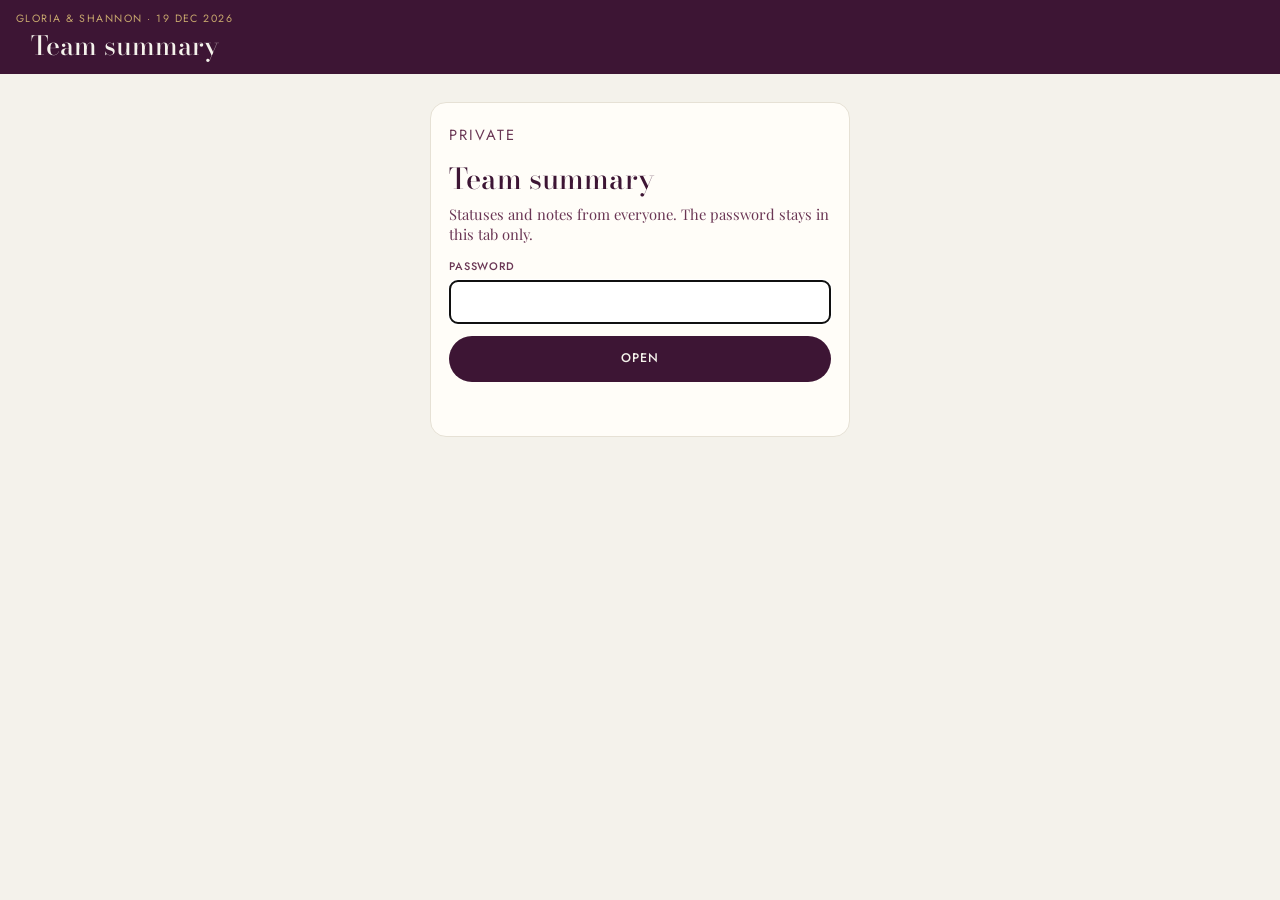
==== admin.html @ 771f0e10 "Let the team mark tasks and leave notes, and add a private page to see everyone's progress. Co-autho" ====
<!DOCTYPE html>
<html lang="en">
<head>
  <meta charset="UTF-8">
  <meta name="viewport" content="width=device-width, initial-scale=1, viewport-fit=cover">
  <meta name="robots" content="noindex, nofollow">
  <meta name="referrer" content="no-referrer">
  <meta name="description" content="Private wedding team summary.">
  <meta name="theme-color" content="#3d1534">
  <title>Team summary</title>
  <link rel="preconnect" href="https://fonts.googleapis.com">
  <link rel="preconnect" href="https://fonts.gstatic.com" crossorigin>
  <link href="https://fonts.googleapis.com/css2?family=Bodoni+Moda:opsz,wght@6..96,500&family=Jost:wght@400;500;600&family=Playfair+Display:ital,wght@0,400;0,600;1,400&display=swap" rel="stylesheet">
  <link rel="stylesheet" href="./css/team.css?v=4">
</head>
<body class="admin">
  <header class="team-top">
    <div class="admin-top">
      <div>
        <p class="team-kicker">Gloria &amp; Shannon <span aria-hidden="true">·</span> 19 Dec 2026</p>
        <h1 class="team-hello">Team summary</h1>
        <p id="updated" class="team-countdown"></p>
      </div>
      <div id="tools" class="admin-actions" hidden>
        <button type="button" id="refresh">Refresh</button>
        <button type="button" id="signout">Sign out</button>
      </div>
    </div>
  </header>
  <main id="gate" class="admin-gate">
    <p class="team-kicker">Private</p>
    <h1>Team summary</h1>
    <p>Statuses and notes from everyone. The password stays in this tab only.</p>
    <form id="lock" method="post" action="admin.html">
      <label class="admin-field">Password
        <input id="password" type="password" name="password" autocomplete="current-password" required>
      </label>
      <button class="admin-submit" type="submit">Open</button>
      <p id="gate-msg" class="admin-msg" aria-live="polite"></p>
    </form>
  </main>
  <main id="dash" class="admin-main" hidden>
    <section class="admin-section">
      <h2>Progress by person</h2>
      <ul id="people" class="admin-people"></ul>
    </section>
    <section class="admin-section">
      <h2>Latest notes</h2>
      <div id="latest"></div>
    </section>
    <section class="admin-section">
      <h2>All tasks</h2>
      <div class="admin-filters">
        <label class="admin-field">Person
          <select id="filter-person"></select>
        </label>
        <label class="admin-field">Status
          <select id="filter-status">
            <option value="">All</option>
            <option>Not started</option>
            <option>In progress</option>
            <option>Done</option>
          </select>
        </label>
        <div class="admin-checks">
          <label><input id="filter-critical" type="checkbox"> Critical = Yes</label>
          <label><input id="filter-overdue" type="checkbox"> Overdue</label>
        </div>
      </div>
      <div id="tasks"></div>
    </section>
    <section id="removed-section" class="admin-section" hidden>
      <h2>Removed tasks</h2>
      <div id="removed"></div>
    </section>
    <button type="button" id="download" class="admin-download">Download CSV</button>
  </main>
  <script>
    const WORKER_URL = 'https://team-api.shannonpereira601.workers.dev';
    const KEY = 'weddingAdminPassword';
    const STATUSES = ['Not started', 'In progress', 'Done'];

    const gate = document.getElementById('gate');
    const dash = document.getElementById('dash');
    const tools = document.getElementById('tools');
    const form = document.getElementById('lock');
    const passwordInput = document.getElementById('password');
    const gateMsg = document.getElementById('gate-msg');
    const updated = document.getElementById('updated');
    const peopleEl = document.getElementById('people');
    const latestEl = document.getElementById('latest');
    const tasksEl = document.getElementById('tasks');
    const removedSection = document.getElementById('removed-section');
    const removedEl = document.getElementById('removed');
    const personFilter = document.getElementById('filter-person');
    const statusFilter = document.getElementById('filter-status');
    const criticalFilter = document.getElementById('filter-critical');
    const overdueFilter = document.getElementById('filter-overdue');

    let data = null;

    function el(tag, className, text) {
      const node = document.createElement(tag);
      if (className) node.className = className;
      if (text != null) node.textContent = text;
      return node;
    }

    function todayIST() {
      const parts = new Intl.DateTimeFormat('en-GB', {
        timeZone: 'Asia/Kolkata',
        year: 'numeric',
        month: '2-digit',
        day: '2-digit',
      }).formatToParts(new Date());
      const get = (type) => Number(parts.find((p) => p.type === type).value);
      return Date.UTC(get('year'), get('month') - 1, get('day'));
    }

    const TODAY = todayIST();

    function parseDue(iso) {
      if (!/^\d{4}-\d{2}-\d{2}$/.test(iso || '')) return null;
      const [y, m, d] = iso.split('-').map(Number);
      return Date.UTC(y, m - 1, d);
    }

    function formatDue(iso) {
      const due = parseDue(iso);
      if (due == null) return iso || '';
      return new Date(due).toLocaleDateString('en-GB', {
        day: 'numeric',
        month: 'short',
        timeZone: 'UTC',
      });
    }

    function formatUpdated(iso) {
      const date = new Date(iso);
      if (Number.isNaN(date.getTime())) return '';
      return date.toLocaleString('en-IN', {
        timeZone: 'Asia/Kolkata',
        day: 'numeric',
        month: 'short',
        hour: 'numeric',
        minute: '2-digit',
      });
    }

    function isCritical(row) {
      const key = Object.keys(row).find((k) => /^critical\??$/i.test(String(k).trim()));
      return key ? String(row[key]).trim().toLowerCase() === 'yes' : false;
    }

    function taskStatus(task) {
      return STATUSES.includes(task.status) ? task.status : 'Not started';
    }

    function isOverdue(task) {
      const due = parseDue(task.Due);
      return due != null && due < TODAY && taskStatus(task) !== 'Done';
    }

    function splitNames(value) {
      return String(value || '').split(',').map((s) => s.trim()).filter(Boolean);
    }

    function pill(status) {
      const kind = status === 'Done' ? ' is-done' : status === 'In progress' ? ' is-progress' : '';
      return el('span', 'admin-pill' + kind, status);
    }

    function noteList(notes) {
      const list = el('div', 'admin-notes');
      const rows = Array.isArray(notes) ? notes : [];
      if (!rows.length) {
        list.append(el('p', 'team-empty', 'No notes yet.'));
        return list;
      }
      for (const note of rows) {
        const item = el('div', 'team-thread-item');
        const when = formatUpdated(note.at);
        item.append(el('p', 'team-thread-meta', (note.by || 'Someone') + (when ? ' · ' + when : '')));
        item.append(el('p', 'team-thread-text', note.text || ''));
        list.append(item);
      }
      return list;
    }

    function showGate(message) {
      dash.hidden = true;
      tools.hidden = true;
      gate.hidden = false;
      gateMsg.textContent = message || '';
      document.title = 'Team summary';
    }

    function fillPeople() {
      peopleEl.replaceChildren();
      const rows = data.people || [];
      if (!rows.length) {
        peopleEl.append(el('li', 'admin-person', 'No one has a link yet.'));
        return;
      }
      for (const person of rows) {
        const li = el('li', 'admin-person' + (person.criticalOpen > 0 ? ' is-hot' : ''));
        li.append(el('span', 'admin-person-name', person.name || ''));
        li.append(el('span', '', (person.done || 0) + '/' + (person.total || 0) + ' done'));
        li.append(el('span', '', (person.inProgress || 0) + ' in progress'));
        li.append(el('span', 'admin-crit' + (person.criticalOpen > 0 ? ' is-hot' : ''), (person.criticalOpen || 0) + ' critical open'));
        peopleEl.append(li);
      }
    }

    function fillLatest() {
      latestEl.replaceChildren();
      const notes = data.latestNotes || [];
      if (!notes.length) {
        latestEl.append(el('p', 'team-empty', 'No notes yet.'));
        return;
      }
      for (const note of notes) {
        const card = el('article', 'admin-note');
        const when = formatUpdated(note.at);
        card.append(el('p', 'admin-note-kicker', (note.by || 'Someone') + (when ? ' · ' + when + ' IST' : '')));
        const title = note.task
          ? (note.taskId ? note.taskId + ' · ' + note.task : note.task)
          : (note.taskId || 'Task');
        card.append(el('p', 'admin-note-task', title));
        card.append(el('p', 'admin-note-text', note.text || ''));
        latestEl.append(card);
      }
    }

    function personOptions() {
      const names = [];
      const seen = new Set();
      const add = (name) => {
        const trimmed = String(name || '').trim();
        const key = trimmed.toLowerCase();
        if (!trimmed || seen.has(key)) return;
        seen.add(key);
        names.push(trimmed);
      };
      for (const person of data.people || []) add(person.name);
      for (const task of data.tasks || []) {
        for (const name of splitNames(task.Person)) add(name);
      }
      const current = personFilter.value;
      personFilter.replaceChildren(el('option', '', 'All'));
      personFilter.firstChild.value = '';
      for (const name of names) {
        const option = el('option', '', name);
        option.value = name;
        personFilter.append(option);
      }
      personFilter.value = [...personFilter.options].some((o) => o.value === current) ? current : '';
    }

    function matches(task) {
      if (personFilter.value) {
        const want = personFilter.value.toLowerCase();
        if (!splitNames(task.Person).some((name) => name.toLowerCase() === want)) return false;
      }
      if (statusFilter.value && taskStatus(task) !== statusFilter.value) return false;
      if (criticalFilter.checked && !isCritical(task)) return false;
      if (overdueFilter.checked && !isOverdue(task)) return false;
      return true;
    }

    function taskRow(task) {
      const status = taskStatus(task);
      const when = task.statusAt ? formatUpdated(task.statusAt) : '';
      const who = task.statusBy || '';
      const updatedText = who && when ? who + ', ' + when : who || when || '—';
      const notes = Array.isArray(task.notes) ? task.notes : [];
      const dueText = task.Due ? formatDue(task.Due) : '—';
      const critical = isCritical(task);
      const fold = el('details', 'admin-task');
      const summary = el('summary', 'admin-summary');

      const mobile = el('span', 'admin-mobile');
      mobile.append(el('strong', '', task.Task || 'Task'));
      const meta = el('span');
      meta.textContent = [task.ID, task.Person, critical ? 'Critical' : '', dueText, status, notes.length + (notes.length === 1 ? ' note' : ' notes')].filter(Boolean).join(' · ');
      if (isOverdue(task)) meta.classList.add('admin-overdue');
      mobile.append(meta);

      const idCell = el('span', 'admin-cell', task.ID || '');
      const personCell = el('span', 'admin-cell', task.Person || '');
      const taskCell = el('span', 'admin-cell admin-task-name', task.Task || '');
      const critCell = el('span', 'admin-cell' + (critical ? ' admin-hot' : ''), critical ? 'Yes' : '');
      const dueCell = el('span', 'admin-cell' + (isOverdue(task) ? ' admin-overdue' : ''), dueText);
      const statusCell = el('span', 'admin-cell');
      statusCell.append(pill(status));
      const updatedCell = el('span', 'admin-cell', updatedText);
      const countCell = el('span', 'admin-cell admin-count', String(notes.length));
      summary.append(mobile, idCell, personCell, taskCell, critCell, dueCell, statusCell, updatedCell, countCell);
      fold.append(summary, noteList(notes));
      return fold;
    }

    function fillTasks() {
      const shown = (data.tasks || []).filter(matches);
      tasksEl.replaceChildren();
      if (!shown.length) {
        tasksEl.append(el('p', 'team-empty', 'No tasks match.'));
        return;
      }
      const head = el('div', 'admin-table-head');
      for (const label of ['ID', 'Person', 'Task', 'Critical', 'Due', 'Status', 'Last updated', 'Notes']) {
        head.append(el('span', '', label));
      }
      tasksEl.append(head);
      for (const task of shown) tasksEl.append(taskRow(task));
    }

    function fillRemoved() {
      const rows = data.removed || [];
      removedSection.hidden = rows.length === 0;
      removedEl.replaceChildren();
      for (const row of rows) {
        const notes = Array.isArray(row.notes) ? row.notes : [];
        const fold = el('details', 'admin-task is-removed');
        const summary = el('summary', 'admin-summary');
        const when = row.statusAt ? formatUpdated(row.statusAt) : '';
        const line = el('span', 'admin-mobile');
        line.append(el('strong', '', row.taskId || 'Task'));
        line.append(el('span', '', [taskStatus(row), row.statusBy || '', when, notes.length + ' notes'].filter(Boolean).join(' · ')));
        summary.append(line);
        fold.append(summary, noteList(notes));
        removedEl.append(fold);
      }
    }

    function render(payload) {
      data = payload;
      const when = formatUpdated(payload.updated);
      updated.textContent = when ? 'List updated ' + when + ' IST' : '';
      document.title = 'Team summary';
      fillPeople();
      fillLatest();
      personOptions();
      fillTasks();
      fillRemoved();
      gate.hidden = true;
      dash.hidden = false;
      tools.hidden = false;
    }

    function csvCell(value) {
      let text = String(value ?? '');
      if (/^[=+\-@\t]/.test(text)) text = "'" + text;
      if (/[",\r\n]/.test(text)) return '"' + text.replace(/"/g, '""') + '"';
      return text;
    }

    function joinNotes(notes) {
      return (Array.isArray(notes) ? notes : [])
        .map((note) => '[' + (note.at || '') + ' ' + (note.by || '') + '] ' + (note.text || ''))
        .join(' | ');
    }

    function downloadCsv() {
      if (!data) return;
      const headers = ['ID', 'Person', 'Role', 'Task', 'Critical', 'Due', 'Status', 'Updated by', 'Updated at', 'Notes', 'On the list'];
      const lines = [headers.map(csvCell).join(',')];
      const add = (cells) => lines.push(cells.map(csvCell).join(','));
      for (const task of data.tasks || []) {
        add([
          task.ID || '',
          task.Person || '',
          task.Role || '',
          task.Task || '',
          isCritical(task) ? 'Yes' : '',
          task.Due || '',
          taskStatus(task),
          task.statusBy || '',
          task.statusAt || '',
          joinNotes(task.notes),
          'Yes',
        ]);
      }
      for (const row of data.removed || []) {
        add([
          row.taskId || '',
          '',
          '',
          '(removed from the list)',
          '',
          '',
          taskStatus(row),
          row.statusBy || '',
          row.statusAt || '',
          joinNotes(row.notes),
          'No',
        ]);
      }
      const blob = new Blob(['\uFEFF' + lines.join('\r\n')], { type: 'text/csv;charset=utf-8' });
      const url = URL.createObjectURL(blob);
      const link = el('a');
      link.href = url;
      link.download = 'wedding-team-status.csv';
      document.body.append(link);
      link.click();
      link.remove();
      URL.revokeObjectURL(url);
    }

    async function fetchAdmin(password) {
      let response;
      try {
        response = await fetch(WORKER_URL + '/api/admin', {
          headers: { authorization: 'Bearer ' + password },
        });
      } catch (e) {
        throw new Error("Couldn't load right now. Please try again in a minute.");
      }
      let payload = {};
      try { payload = await response.json(); } catch (e) { /* ignore */ }
      if (!response.ok) {
        const error = new Error(payload.error || "Couldn't load right now. Please try again in a minute.");
        error.status = response.status;
        throw error;
      }
      return payload;
    }

    async function unlock(password, fromStore) {
      gateMsg.textContent = 'Checking…';
      try {
        const payload = await fetchAdmin(password);
        sessionStorage.setItem(KEY, password);
        passwordInput.value = '';
        render(payload);
        gateMsg.textContent = '';
      } catch (error) {
        sessionStorage.removeItem(KEY);
        if (!fromStore) passwordInput.value = '';
        showGate(error.message);
        if (!fromStore) passwordInput.focus();
      }
    }

    form.addEventListener('submit', (event) => {
      event.preventDefault();
      unlock(passwordInput.value, false);
    });

    document.getElementById('refresh').addEventListener('click', () => {
      const saved = sessionStorage.getItem(KEY);
      if (!saved) showGate('Enter the password again.');
      else unlock(saved, true);
    });

    document.getElementById('signout').addEventListener('click', () => {
      sessionStorage.removeItem(KEY);
      passwordInput.value = '';
      data = null;
      showGate();
      passwordInput.focus();
    });

    document.getElementById('download').addEventListener('click', downloadCsv);
    personFilter.addEventListener('change', fillTasks);
    statusFilter.addEventListener('change', fillTasks);
    criticalFilter.addEventListener('change', fillTasks);
    overdueFilter.addEventListener('change', fillTasks);

    const saved = sessionStorage.getItem(KEY);
    if (saved) unlock(saved, true);
    else passwordInput.focus();
  </script>
</body>
</html>
---- css/team.css ----
/* Team pages. Compact, one section at a time, built for phones. */

:root {
  --maroon: #3d1534;
  --maroon-mid: #6a3654;
  --maroon-soft: rgba(61, 21, 52, 0.08);
  --cream: #f4f2eb;
  --cream-dark: #e6e1d5;
  --paper: #fffdf8;
  --gold: #c9a96e;
  --gold-deep: #9a7a3f;
  --crit: #b4232f;
  --crit-soft: #fbeceb;
  --ff-serif: "Playfair Display", Georgia, serif;
  --ff-label: "Jost", "Helvetica Neue", sans-serif;
  --ff-display: "Bodoni Moda", "Playfair Display", Georgia, serif;
  --nav-h: 58px;
}

*,
*::before,
*::after {
  box-sizing: border-box;
}

[hidden] {
  display: none !important;
}

body {
  margin: 0;
  background: var(--cream);
  color: var(--maroon);
  font-family: var(--ff-serif);
  line-height: 1.4;
  -webkit-text-size-adjust: 100%;
  -webkit-tap-highlight-color: transparent;
}

body.has-nav {
  padding-bottom: calc(var(--nav-h) + 12px + env(safe-area-inset-bottom));
}

button {
  font: inherit;
  color: inherit;
  cursor: pointer;
}

button:focus-visible,
summary:focus-visible,
a:focus-visible {
  outline: 2px solid var(--gold);
  outline-offset: 2px;
}

/* ---------- Header ---------- */

.team-top {
  background: var(--maroon);
  color: var(--cream);
  padding: calc(12px + env(safe-area-inset-top)) 16px 14px;
}

.team-kicker {
  margin: 0;
  font-family: var(--ff-label);
  font-size: 0.66rem;
  letter-spacing: 0.14em;
  text-transform: uppercase;
  color: var(--gold);
}

.team-hello {
  margin: 4px 0 0;
  font-family: var(--ff-display);
  font-size: 1.65rem;
  font-weight: 500;
  line-height: 1.1;
}

.team-countdown {
  margin: 3px 0 0;
  font-style: italic;
  font-size: 0.85rem;
  color: rgba(244, 242, 235, 0.75);
}

.team-countdown:empty {
  display: none;
}

/* ---------- Layout ---------- */

.team-main {
  width: min(640px, 100%);
  margin: 0 auto;
  padding: 12px 12px 0;
}

.team-status,
.team-empty {
  margin: 12px 4px;
  font-style: italic;
  font-size: 0.95rem;
  color: var(--maroon-mid);
  list-style: none;
}

.team-updated {
  margin: 18px 0 4px;
  text-align: center;
  font-family: var(--ff-label);
  font-size: 0.68rem;
  letter-spacing: 0.04em;
  color: var(--maroon-mid);
  opacity: 0.8;
}

.team-icon {
  display: inline-flex;
  flex: none;
  width: 1em;
  height: 1em;
}

.team-icon svg {
  width: 100%;
  height: 100%;
}

/* ---------- Critical alert ---------- */

.team-alert {
  display: flex;
  align-items: center;
  gap: 8px;
  width: 100%;
  margin: 0 0 10px;
  padding: 9px 12px;
  border: 1px solid rgba(180, 35, 47, 0.25);
  border-radius: 10px;
  background: var(--crit-soft);
  color: var(--crit);
  font-family: var(--ff-label);
  font-size: 0.82rem;
  font-weight: 500;
  text-align: left;
}

.team-alert .team-icon {
  font-size: 1.1rem;
}

/* ---------- Cards ---------- */

.team-card {
  position: relative;
  background: var(--paper);
  border: 1px solid var(--cream-dark);
  border-radius: 12px;
  padding: 11px 13px;
  margin-bottom: 8px;
}

.team-card-head {
  display: flex;
  align-items: flex-start;
  justify-content: space-between;
  gap: 10px;
}

.team-title {
  margin: 0;
  font-size: 1rem;
  font-weight: 600;
  line-height: 1.3;
}

.team-badge {
  flex: none;
  display: inline-block;
  padding: 2px 7px;
  border-radius: 999px;
  background: var(--maroon-soft);
  color: var(--maroon);
  font-family: var(--ff-label);
  font-size: 0.6rem;
  font-weight: 500;
  letter-spacing: 0.1em;
  text-transform: uppercase;
  line-height: 1.5;
}

.team-meta {
  margin: 3px 0 0;
  color: var(--gold-deep);
  font-family: var(--ff-label);
  font-size: 0.7rem;
  font-weight: 500;
  letter-spacing: 0.08em;
  text-transform: uppercase;
}

.team-body,
.team-notes {
  margin: 7px 0 0;
  font-size: 0.92rem;
  white-space: pre-line;
}

.team-contact {
  display: flex;
  align-items: flex-start;
  gap: 6px;
  margin: 8px 0 0;
  font-family: var(--ff-label);
  font-size: 0.8rem;
  color: var(--maroon-mid);
}

.team-contact .team-icon {
  margin-top: 2px;
  font-size: 0.9rem;
  color: var(--gold-deep);
}

.team-tel {
  color: var(--maroon);
  font-weight: 600;
  text-decoration: underline;
  text-decoration-color: var(--gold);
  text-underline-offset: 3px;
  white-space: nowrap;
}

.team-extra {
  display: grid;
  grid-template-columns: auto 1fr;
  gap: 2px 10px;
  margin: 8px 0 0;
  font-family: var(--ff-label);
  font-size: 0.76rem;
}

.team-extra dt {
  color: var(--maroon-mid);
  opacity: 0.8;
}

.team-extra dd {
  margin: 0;
  color: var(--maroon);
}

.team-card.is-backup {
  background: transparent;
  border-style: dashed;
}

/* ---------- Filters (tasks + flows) ---------- */

.team-filters {
  position: sticky;
  top: 0;
  z-index: 3;
  display: flex;
  gap: 6px;
  overflow-x: auto;
  scrollbar-width: none;
  margin: 0 -12px 6px;
  padding: 8px 12px;
  background: var(--cream);
}

.team-filters::-webkit-scrollbar {
  display: none;
}

.team-filter {
  flex: none;
  display: inline-flex;
  align-items: center;
  gap: 6px;
  min-height: 34px;
  padding: 0 12px;
  border: 1px solid var(--cream-dark);
  border-radius: 999px;
  background: var(--paper);
  color: var(--maroon-mid);
  font-family: var(--ff-label);
  font-size: 0.78rem;
  font-weight: 500;
}

.team-filter-count {
  min-width: 18px;
  padding: 0 5px;
  border-radius: 999px;
  background: var(--maroon-soft);
  font-size: 0.68rem;
  line-height: 18px;
  text-align: center;
}

.team-filter[aria-pressed="true"] {
  background: var(--maroon);
  border-color: var(--maroon);
  color: var(--cream);
}

.team-filter[aria-pressed="true"] .team-filter-count {
  background: rgba(255, 255, 255, 0.18);
}

.team-filter.is-critical {
  color: var(--crit);
}

.team-filter.is-critical .team-icon {
  font-size: 0.95rem;
}

.team-filter.is-critical[aria-pressed="true"] {
  background: var(--crit);
  border-color: var(--crit);
  color: #fff;
  --crit-ink: var(--crit);
}

.team-filter:disabled {
  opacity: 0.45;
  cursor: default;
}

/* ---------- Tasks ---------- */

.team-group + .team-group {
  margin-top: 14px;
}

.team-group-head {
  display: flex;
  align-items: center;
  gap: 6px;
  margin: 4px 2px 6px;
  font-family: var(--ff-label);
  font-size: 0.68rem;
  font-weight: 600;
  letter-spacing: 0.14em;
  text-transform: uppercase;
  color: var(--maroon-mid);
}

.team-group-head span {
  font-weight: 400;
  opacity: 0.7;
}

.team-task.is-past {
  opacity: 0.8;
}

.team-task {
  padding: 0;
  overflow: hidden;
}

.team-task-head {
  display: block;
  padding: 11px 13px;
  list-style: none;
}

summary.team-task-head {
  cursor: pointer;
}

.team-task-head::-webkit-details-marker {
  display: none;
}

.team-task .team-title {
  display: flex;
  align-items: flex-start;
  gap: 7px;
}

.team-crit-icon {
  margin-top: 0.12em;
  font-size: 1.05rem;
  color: var(--crit);
}

.team-chevron {
  margin-top: 2px;
  font-size: 1.1rem;
  color: var(--maroon-mid);
  opacity: 0.6;
  transition: transform 0.2s ease;
}

.team-fold[open] .team-chevron {
  transform: rotate(180deg);
}

.team-task-meta {
  display: flex;
  flex-wrap: wrap;
  align-items: center;
  gap: 4px 10px;
  margin: 5px 0 0;
  font-family: var(--ff-label);
  font-size: 0.74rem;
  color: var(--maroon-mid);
}

.team-due {
  color: var(--maroon);
  font-weight: 500;
}

.team-due b {
  font-weight: 600;
  color: var(--gold-deep);
}

.team-role::before {
  content: "";
  display: inline-block;
  width: 3px;
  height: 3px;
  margin: 0 8px 2px 0;
  border-radius: 50%;
  background: currentColor;
  opacity: 0.5;
}

.team-task-meta > .team-role:first-child::before {
  display: none;
}

.team-task-body {
  margin: 0 13px;
  padding: 2px 0 12px;
  border-top: 1px solid var(--cream-dark);
}

.team-task.is-soon,
.team-task.is-progress:not(.is-critical) {
  box-shadow: inset 3px 0 0 var(--gold);
}

.team-task.is-critical {
  border-color: rgba(180, 35, 47, 0.35);
  box-shadow: inset 3px 0 0 var(--crit);
}

/* ---------- Flows ---------- */

.team-timeline {
  list-style: none;
  margin: 0;
  padding: 0;
  background: var(--paper);
  border: 1px solid var(--cream-dark);
  border-radius: 12px;
  overflow: hidden;
}

.team-line {
  display: grid;
  grid-template-columns: 58px 1fr;
  gap: 10px;
  padding: 10px 13px;
}

.team-line + .team-line {
  border-top: 1px solid var(--cream-dark);
}

.team-time {
  padding-top: 2px;
  color: var(--gold-deep);
  font-family: var(--ff-label);
  font-size: 0.74rem;
  font-weight: 600;
  letter-spacing: 0.02em;
}

.team-line-body {
  min-width: 0;
}

.team-what {
  margin: 0;
  font-size: 0.92rem;
}

.team-lead {
  display: flex;
  flex-wrap: wrap;
  align-items: center;
  gap: 6px;
  margin: 3px 0 0;
  font-family: var(--ff-label);
  font-size: 0.76rem;
  color: var(--maroon-mid);
}

.team-notes {
  margin-top: 4px;
  font-size: 0.85rem;
  color: var(--maroon-mid);
}

.team-line.is-mine {
  background: #fbf5e8;
  box-shadow: inset 3px 0 0 var(--gold);
}

.team-line.is-mine .team-what {
  font-weight: 600;
}

.team-you {
  padding: 1px 7px;
  border-radius: 999px;
  background: var(--gold);
  color: var(--maroon);
  font-size: 0.6rem;
  font-weight: 600;
  letter-spacing: 0.1em;
  text-transform: uppercase;
}

/* ---------- Bottom nav ---------- */

.team-nav {
  position: fixed;
  left: 0;
  right: 0;
  bottom: 0;
  z-index: 5;
  display: grid;
  grid-template-columns: repeat(3, 1fr);
  background: var(--maroon);
  padding: 0 8px env(safe-area-inset-bottom);
  box-shadow: 0 -4px 16px rgba(61, 21, 52, 0.18);
}

.team-nav button {
  display: flex;
  flex-direction: column;
  align-items: center;
  justify-content: center;
  gap: 3px;
  height: var(--nav-h);
  border: 0;
  background: transparent;
  color: rgba(244, 242, 235, 0.62);
  font-family: var(--ff-label);
}

.team-nav .team-icon {
  position: relative;
  font-size: 1.35rem;
}

.team-nav-label {
  font-size: 0.66rem;
  font-weight: 500;
  letter-spacing: 0.14em;
  text-transform: uppercase;
}

.team-nav button[aria-current="page"] {
  color: var(--gold);
}

.team-nav button[aria-current="page"] .team-icon::after {
  content: "";
  position: absolute;
  left: 50%;
  top: -9px;
  width: 22px;
  height: 2px;
  border-radius: 2px;
  background: var(--gold);
  transform: translateX(-50%);
}

.team-count {
  position: absolute;
  top: -5px;
  left: 70%;
  min-width: 17px;
  padding: 0 4px;
  border-radius: 999px;
  background: var(--cream);
  color: var(--maroon);
  font-size: 0.6rem;
  font-weight: 600;
  line-height: 17px;
  text-align: center;
}

.team-icon.has-critical .team-count {
  background: var(--crit);
  color: #fff;
}

@media (min-width: 700px) {
  .team-top {
    text-align: center;
  }
  .team-nav {
    left: 50%;
    right: auto;
    width: 420px;
    bottom: 12px;
    border-radius: 16px;
    padding-bottom: 0;
    transform: translateX(-50%);
  }
}

/* ---------- Status and notes ---------- */

.team-progress {
  padding: 0 13px 12px;
}

.team-status-control {
  display: grid;
  grid-template-columns: repeat(3, minmax(0, 1fr));
  gap: 4px;
}

.team-status-btn {
  min-height: 44px;
  padding: 6px 4px;
  border: 1px solid var(--cream-dark);
  border-radius: 8px;
  background: #fff;
  color: var(--maroon-mid);
  font-family: var(--ff-label);
  font-size: 0.72rem;
  font-weight: 500;
  line-height: 1.2;
}

.team-status-btn[aria-pressed="true"][data-status="Not started"] {
  background: var(--maroon-soft);
  border-color: var(--maroon-mid);
  color: var(--maroon);
}

.team-status-btn[aria-pressed="true"][data-status="In progress"] {
  background: #fbf5e8;
  border-color: var(--gold-deep);
  color: var(--gold-deep);
}

.team-status-btn[aria-pressed="true"][data-status="Done"] {
  background: #e7f4ec;
  border-color: #1d6b3a;
  color: #1d6b3a;
}

.team-status-btn:disabled {
  cursor: default;
}

.team-status-meta {
  margin: 6px 0 0;
  font-family: var(--ff-label);
  font-size: 0.72rem;
  color: var(--maroon-mid);
}

.team-status-meta:empty {
  display: none;
}

.team-thread {
  list-style: none;
  margin: 10px 0 0;
  padding: 0;
}

.team-thread-item + .team-thread-item {
  margin-top: 8px;
}

.team-thread-meta {
  margin: 0;
  font-family: var(--ff-label);
  font-size: 0.68rem;
  font-weight: 500;
  letter-spacing: 0.03em;
  color: var(--gold-deep);
}

.team-thread-text {
  margin: 2px 0 0;
  font-size: 0.92rem;
  white-space: pre-wrap;
  overflow-wrap: anywhere;
}

.team-note-form {
  margin-top: 10px;
}

.team-note-label {
  display: block;
  font-family: var(--ff-label);
  font-size: 0.68rem;
  font-weight: 500;
  letter-spacing: 0.08em;
  text-transform: uppercase;
  color: var(--maroon-mid);
}

.team-note-input {
  display: block;
  width: 100%;
  min-height: 64px;
  margin-top: 6px;
  padding: 8px 10px;
  border: 1px solid var(--cream-dark);
  border-radius: 8px;
  background: #fff;
  color: var(--maroon);
  font-family: var(--ff-serif);
  font-size: 16px;
  line-height: 1.35;
  resize: vertical;
}

.team-note-row {
  display: flex;
  align-items: center;
  justify-content: space-between;
  gap: 10px;
  margin-top: 6px;
}

.team-note-count {
  font-family: var(--ff-label);
  font-size: 0.68rem;
  color: var(--maroon-mid);
}

.team-save {
  min-height: 40px;
  padding: 0 14px;
  border: 0;
  border-radius: 999px;
  background: var(--maroon);
  color: var(--cream);
  font-family: var(--ff-label);
  font-size: 0.72rem;
  font-weight: 500;
  letter-spacing: 0.08em;
  text-transform: uppercase;
}

.team-save:disabled,
.team-status-btn:disabled {
  opacity: 0.7;
}

.team-save-msg {
  margin: 6px 0 0;
  font-family: var(--ff-label);
  font-size: 0.75rem;
  color: #1d6b3a;
}

.team-save-msg:empty {
  display: none;
}

.team-save-msg.is-error {
  color: var(--crit);
}

.team-task.is-done .team-task-head {
  opacity: 0.72;
}

.team-more {
  display: flex;
  align-items: center;
  justify-content: space-between;
  gap: 8px;
  margin: 0 13px;
  padding: 10px 0 12px;
  border-top: 1px solid var(--cream-dark);
  list-style: none;
  font-family: var(--ff-label);
  font-size: 0.72rem;
  font-weight: 500;
  letter-spacing: 0.08em;
  text-transform: uppercase;
  color: var(--maroon-mid);
  cursor: pointer;
}

.team-more::-webkit-details-marker {
  display: none;
}

.team-fold .team-task-body {
  margin-top: 0;
  padding-top: 0;
  border-top: 0;
}

/* ---------- Summary page ---------- */

body.admin {
  padding-bottom: 24px;
}

.admin-top {
  display: flex;
  align-items: flex-end;
  justify-content: space-between;
  gap: 12px;
}

.admin-actions {
  display: flex;
  flex-wrap: wrap;
  gap: 8px;
  margin: 0;
}

.admin-actions button {
  min-height: 36px;
  padding: 0 12px;
  border: 1px solid rgba(244, 242, 235, 0.35);
  border-radius: 999px;
  background: transparent;
  color: var(--cream);
  font-family: var(--ff-label);
  font-size: 0.72rem;
  font-weight: 500;
  letter-spacing: 0.06em;
  text-transform: uppercase;
}

.admin-main {
  width: min(960px, 100%);
  margin: 0 auto;
  padding: 14px 12px 28px;
}

.admin-gate {
  width: min(420px, 100%);
  margin: 28px auto;
  padding: 22px 18px;
  background: var(--paper);
  border: 1px solid var(--cream-dark);
  border-radius: 16px;
}

.admin-gate h1 {
  margin: 6px 0 4px;
  font-family: var(--ff-display);
  font-size: 1.8rem;
  font-weight: 500;
}

.admin-gate p {
  margin: 0 0 14px;
  color: var(--maroon-mid);
  font-size: 0.92rem;
}

.admin-field {
  display: block;
  font-family: var(--ff-label);
  font-size: 0.68rem;
  font-weight: 500;
  letter-spacing: 0.08em;
  text-transform: uppercase;
  color: var(--maroon-mid);
}

.admin-field input,
.admin-filters select {
  display: block;
  width: 100%;
  min-height: 44px;
  margin-top: 6px;
  padding: 8px 10px;
  border: 1px solid var(--cream-dark);
  border-radius: 8px;
  background: #fff;
  color: var(--maroon);
  font-family: var(--ff-serif);
  font-size: 16px;
}

.admin-submit {
  width: 100%;
  min-height: 46px;
  margin-top: 12px;
  border: 0;
  border-radius: 999px;
  background: var(--maroon);
  color: var(--cream);
  font-family: var(--ff-label);
  font-size: 0.78rem;
  font-weight: 500;
  letter-spacing: 0.1em;
  text-transform: uppercase;
}

.admin-msg {
  min-height: 1.2em;
  margin: 10px 0 0;
  font-family: var(--ff-label);
  font-size: 0.8rem;
  color: var(--crit);
}

.admin-section {
  margin: 0 0 22px;
}

.admin-section h2 {
  margin: 0 0 8px;
  font-family: var(--ff-label);
  font-size: 0.72rem;
  font-weight: 600;
  letter-spacing: 0.14em;
  text-transform: uppercase;
  color: var(--maroon-mid);
}

.admin-people {
  list-style: none;
  margin: 0;
  padding: 0;
  background: var(--paper);
  border: 1px solid var(--cream-dark);
  border-radius: 12px;
  overflow: hidden;
}

.admin-person {
  display: grid;
  grid-template-columns: minmax(88px, 1.1fr) repeat(3, minmax(0, 1fr));
  gap: 6px 10px;
  align-items: center;
  padding: 10px 12px;
  font-family: var(--ff-label);
  font-size: 0.78rem;
  color: var(--maroon-mid);
}

.admin-person + .admin-person {
  border-top: 1px solid var(--cream-dark);
}

.admin-person.is-hot {
  box-shadow: inset 3px 0 0 var(--crit);
  background: var(--crit-soft);
}

.admin-person-name {
  color: var(--maroon);
  font-family: var(--ff-serif);
  font-size: 0.95rem;
  font-weight: 600;
}

.admin-crit.is-hot {
  color: var(--crit);
  font-weight: 600;
}

.admin-note {
  background: var(--paper);
  border: 1px solid var(--cream-dark);
  border-radius: 12px;
  padding: 10px 12px;
  margin-bottom: 8px;
}

.admin-note-kicker {
  margin: 0;
  font-family: var(--ff-label);
  font-size: 0.72rem;
  color: var(--gold-deep);
}

.admin-note-task {
  margin: 3px 0 0;
  font-weight: 600;
}

.admin-note-text {
  margin: 4px 0 0;
  white-space: pre-wrap;
  overflow-wrap: anywhere;
}

.admin-filters {
  display: grid;
  grid-template-columns: 1fr 1fr;
  gap: 8px;
  margin-bottom: 8px;
}

.admin-checks {
  display: flex;
  flex-wrap: wrap;
  gap: 8px 14px;
  grid-column: 1 / -1;
  font-family: var(--ff-label);
  font-size: 0.8rem;
}

.admin-checks label {
  display: inline-flex;
  align-items: center;
  gap: 6px;
  min-height: 44px;
}

.admin-table-head,
.admin-summary {
  display: grid;
  grid-template-columns: 52px minmax(72px, 96px) minmax(140px, 1fr) 64px 88px 108px minmax(96px, 140px) 42px;
  gap: 8px;
  align-items: center;
}

.admin-table-head {
  padding: 0 12px 6px;
  font-family: var(--ff-label);
  font-size: 0.64rem;
  font-weight: 600;
  letter-spacing: 0.08em;
  text-transform: uppercase;
  color: var(--maroon-mid);
}

.admin-task {
  background: var(--paper);
  border: 1px solid var(--cream-dark);
  border-radius: 12px;
  margin-bottom: 8px;
}

.admin-summary {
  padding: 10px 12px;
  list-style: none;
  cursor: pointer;
}

.admin-summary::-webkit-details-marker {
  display: none;
}

.admin-task-name {
  font-weight: 600;
}

.admin-pill {
  display: inline-block;
  padding: 2px 7px;
  border-radius: 999px;
  background: var(--maroon-soft);
  font-family: var(--ff-label);
  font-size: 0.68rem;
  font-weight: 500;
  line-height: 1.4;
}

.admin-pill.is-progress {
  background: #fbf5e8;
  color: var(--gold-deep);
}

.admin-pill.is-done {
  background: #e7f4ec;
  color: #1d6b3a;
}

.admin-hot {
  color: var(--crit);
  font-weight: 600;
}

.admin-overdue {
  color: var(--crit);
  font-weight: 600;
}

.admin-notes {
  padding: 0 12px 12px;
  border-top: 1px solid var(--cream-dark);
}

.admin-count {
  font-family: var(--ff-label);
  font-size: 0.75rem;
  text-align: right;
}

.admin-mobile {
  display: none;
}

.admin-task.is-removed .admin-summary {
  display: block;
}

.admin-task.is-removed .admin-mobile {
  display: block;
}

.admin-download {
  min-height: 46px;
  padding: 0 18px;
  border: 0;
  border-radius: 999px;
  background: var(--maroon);
  color: var(--cream);
  font-family: var(--ff-label);
  font-size: 0.78rem;
  font-weight: 500;
  letter-spacing: 0.08em;
  text-transform: uppercase;
}

@media (max-width: 800px) {
  .admin-person {
    grid-template-columns: 1fr 1fr;
  }

  .admin-person-name {
    grid-column: 1 / -1;
  }

  .admin-table-head {
    display: none;
  }

  .admin-summary {
    display: block;
  }

  .admin-cell {
    display: none;
  }

  .admin-mobile {
    display: block;
  }

  .admin-mobile strong {
    display: block;
    font-size: 0.98rem;
  }

  .admin-mobile span {
    display: block;
    margin-top: 3px;
    font-family: var(--ff-label);
    font-size: 0.75rem;
    color: var(--maroon-mid);
  }
}

@media (prefers-reduced-motion: reduce) {
  .team-chevron {
    transition: none;
  }
}
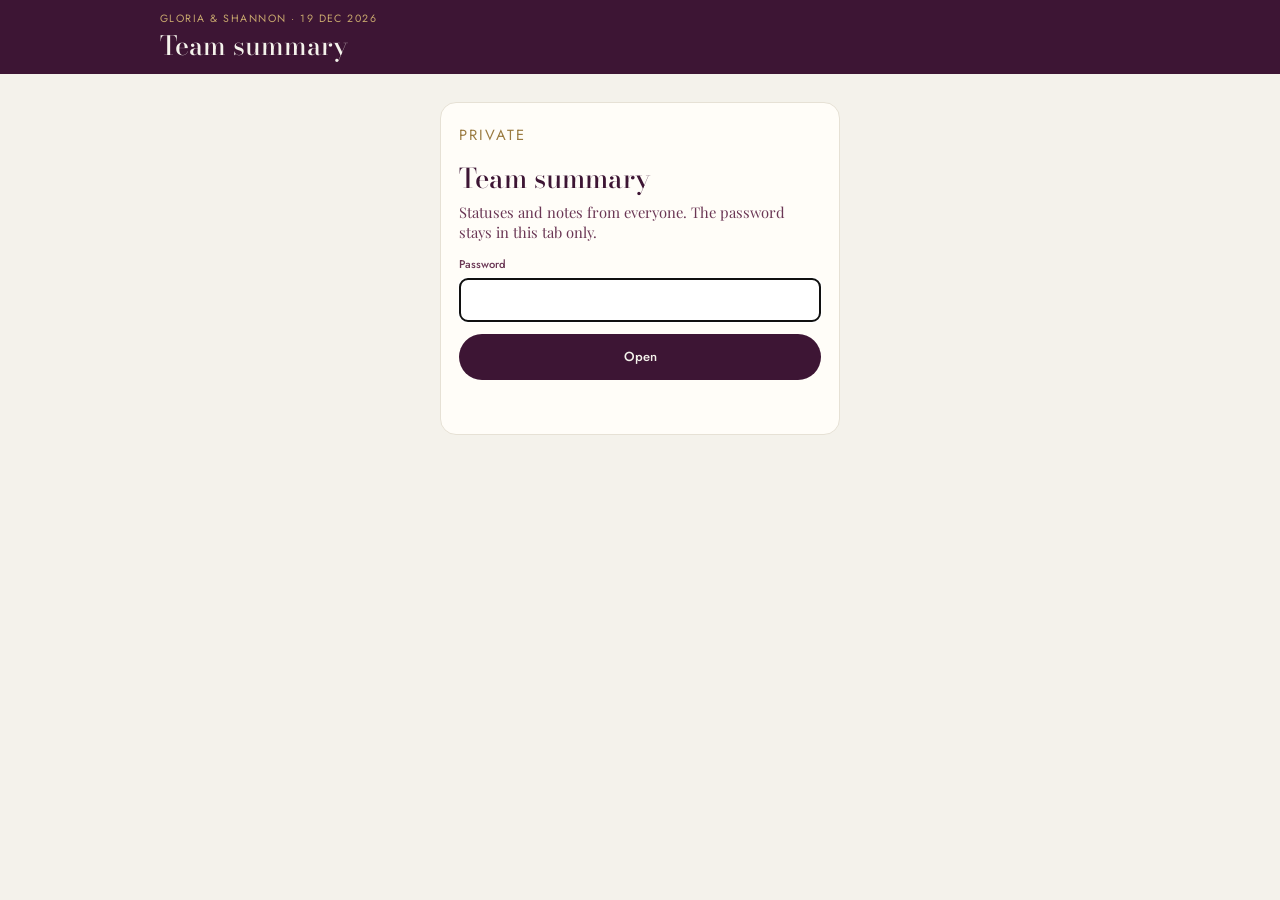
==== commit f11b2f75: "Make the team task list and the summary page compact and easier to use on phones. Tasks are now shor" ====
--- a/admin.html
+++ b/admin.html
@@ -11,7 +11,7 @@
   <link rel="preconnect" href="https://fonts.googleapis.com">
   <link rel="preconnect" href="https://fonts.gstatic.com" crossorigin>
   <link href="https://fonts.googleapis.com/css2?family=Bodoni+Moda:opsz,wght@6..96,500&family=Jost:wght@400;500;600&family=Playfair+Display:ital,wght@0,400;0,600;1,400&display=swap" rel="stylesheet">
-  <link rel="stylesheet" href="./css/team.css?v=4">
+  <link rel="stylesheet" href="./css/team.css?v=5">
 </head>
 <body class="admin">
   <header class="team-top">
@@ -27,6 +27,7 @@
       </div>
     </div>
   </header>
+
   <main id="gate" class="admin-gate">
     <p class="team-kicker">Private</p>
     <h1>Team summary</h1>
@@ -39,46 +40,65 @@
       <p id="gate-msg" class="admin-msg" aria-live="polite"></p>
     </form>
   </main>
+
   <main id="dash" class="admin-main" hidden>
+    <div id="stats" class="admin-stats"></div>
+
     <section class="admin-section">
-      <h2>Progress by person</h2>
-      <ul id="people" class="admin-people"></ul>
+      <div class="admin-section-head">
+        <h2>By person</h2>
+        <p class="admin-legend"><span class="is-done">Done</span><span class="is-progress">In progress</span></p>
+      </div>
+      <ul id="people" class="admin-card admin-people"></ul>
     </section>
+
     <section class="admin-section">
-      <h2>Latest notes</h2>
+      <div class="admin-section-head">
+        <h2>Latest notes</h2>
+      </div>
       <div id="latest"></div>
     </section>
-    <section class="admin-section">
-      <h2>All tasks</h2>
-      <div class="admin-filters">
-        <label class="admin-field">Person
-          <select id="filter-person"></select>
-        </label>
-        <label class="admin-field">Status
-          <select id="filter-status">
-            <option value="">All</option>
-            <option>Not started</option>
-            <option>In progress</option>
-            <option>Done</option>
-          </select>
-        </label>
-        <div class="admin-checks">
-          <label><input id="filter-critical" type="checkbox"> Critical = Yes</label>
-          <label><input id="filter-overdue" type="checkbox"> Overdue</label>
-        </div>
+
+    <section id="tasks-section" class="admin-section">
+      <div class="admin-section-head">
+        <h2 id="tasks-title">Tasks</h2>
+        <button type="button" id="download" class="admin-link">Download CSV</button>
       </div>
-      <div id="tasks"></div>
+      <div class="admin-filters" role="group" aria-label="Filter tasks">
+        <select id="filter-person" class="admin-select" aria-label="Person"></select>
+        <select id="filter-status" class="admin-select" aria-label="Status">
+          <option value="">Any status</option>
+          <option>Not started</option>
+          <option>In progress</option>
+          <option>Done</option>
+        </select>
+        <span class="admin-filter-sep" aria-hidden="true"></span>
+        <button type="button" id="filter-critical" class="team-filter is-critical" aria-pressed="false"></button>
+        <button type="button" id="filter-overdue" class="team-filter" aria-pressed="false">Overdue</button>
+      </div>
+      <div id="tasks" class="admin-tasks"></div>
     </section>
-    <section id="removed-section" class="admin-section" hidden>
-      <h2>Removed tasks</h2>
-      <div id="removed"></div>
-    </section>
-    <button type="button" id="download" class="admin-download">Download CSV</button>
+
+    <details id="removed-section" class="admin-section admin-removed" hidden>
+      <summary></summary>
+      <div id="removed" class="admin-tasks"></div>
+    </details>
   </main>
+
   <script>
     const WORKER_URL = 'https://team-api.shannonpereira601.workers.dev';
     const KEY = 'weddingAdminPassword';
     const STATUSES = ['Not started', 'In progress', 'Done'];
+    const FEED_LIMIT = 5;
+
+    const ICONS = {
+      critical: '<path d="M12 2.8 21.2 12 12 21.2 2.8 12Z" fill="currentColor" stroke="none"/><path d="M12 7.6v5.3" style="stroke:var(--crit-ink,#fff)" stroke-width="2.2"/><circle cx="12" cy="16.3" r="1.3" style="fill:var(--crit-ink,#fff)" stroke="none"/>',
+      chevron: '<path d="m7 10 5 5 5-5"/>',
+      todo: '<circle cx="12" cy="12" r="8.5"/>',
+      progress: '<circle cx="12" cy="12" r="8.5"/><path d="M12 3.5a8.5 8.5 0 0 1 0 17Z" fill="currentColor" stroke="none"/>',
+      done: '<circle cx="12" cy="12" r="9.5" fill="currentColor" stroke="none"/><path d="m7.8 12.4 2.8 2.8 5.6-5.8" style="stroke:#fff" stroke-width="2.2"/>',
+      note: '<path d="M5 5.5h14a1 1 0 0 1 1 1v9a1 1 0 0 1-1 1h-7.5L7 20v-3.5H5a1 1 0 0 1-1-1v-9a1 1 0 0 1 1-1Z"/>',
+    };
 
     const gate = document.getElementById('gate');
     const dash = document.getElementById('dash');
@@ -87,8 +107,11 @@
     const passwordInput = document.getElementById('password');
     const gateMsg = document.getElementById('gate-msg');
     const updated = document.getElementById('updated');
+    const statsEl = document.getElementById('stats');
     const peopleEl = document.getElementById('people');
     const latestEl = document.getElementById('latest');
+    const tasksSection = document.getElementById('tasks-section');
+    const tasksTitle = document.getElementById('tasks-title');
     const tasksEl = document.getElementById('tasks');
     const removedSection = document.getElementById('removed-section');
     const removedEl = document.getElementById('removed');
@@ -98,12 +121,21 @@
     const overdueFilter = document.getElementById('filter-overdue');
 
     let data = null;
+    let feedOpen = false;
+    let panelSeq = 0;
 
     function el(tag, className, text) {
       const node = document.createElement(tag);
       if (className) node.className = className;
       if (text != null) node.textContent = text;
       return node;
+    }
+
+    function icon(name, className) {
+      const span = el('span', 'team-icon' + (className ? ' ' + className : ''));
+      span.setAttribute('aria-hidden', 'true');
+      span.innerHTML = '<svg viewBox="0 0 24 24" fill="none" stroke="currentColor" stroke-width="1.8" stroke-linecap="round" stroke-linejoin="round">' + ICONS[name] + '</svg>';
+      return span;
     }
 
     function todayIST() {
@@ -165,20 +197,15 @@
       return String(value || '').split(',').map((s) => s.trim()).filter(Boolean);
     }
 
-    function pill(status) {
-      const kind = status === 'Done' ? ' is-done' : status === 'In progress' ? ' is-progress' : '';
-      return el('span', 'admin-pill' + kind, status);
-    }
-
-    function noteList(notes) {
-      const list = el('div', 'admin-notes');
-      const rows = Array.isArray(notes) ? notes : [];
-      if (!rows.length) {
-        list.append(el('p', 'team-empty', 'No notes yet.'));
-        return list;
-      }
-      for (const note of rows) {
-        const item = el('div', 'team-thread-item');
+    function statusIcon(status) {
+      const name = status === 'Done' ? 'done' : status === 'In progress' ? 'progress' : 'todo';
+      return icon(name, 'team-st is-' + name);
+    }
+
+    function noteThread(notes) {
+      const list = el('ul', 'team-thread');
+      for (const note of notes) {
+        const item = el('li', 'team-thread-item');
         const when = formatUpdated(note.at);
         item.append(el('p', 'team-thread-meta', (note.by || 'Someone') + (when ? ' · ' + when : '')));
         item.append(el('p', 'team-thread-text', note.text || ''));
@@ -195,19 +222,99 @@
       document.title = 'Team summary';
     }
 
+    /* ---------- Overview ---------- */
+
+    function fillStats() {
+      const tasks = data.tasks || [];
+      const done = tasks.filter((t) => taskStatus(t) === 'Done').length;
+      const progress = tasks.filter((t) => taskStatus(t) === 'In progress').length;
+      const critical = tasks.filter((t) => isCritical(t) && taskStatus(t) !== 'Done').length;
+      const overdue = tasks.filter(isOverdue).length;
+      const pct = tasks.length ? Math.round((done / tasks.length) * 100) : 0;
+
+      statsEl.replaceChildren();
+
+      const doneTile = el('div', 'admin-stat');
+      const doneValue = el('span', 'admin-stat-value', String(done));
+      doneValue.append(el('small', '', ' / ' + tasks.length));
+      const bar = el('span', 'admin-stat-bar');
+      const fill = el('span');
+      fill.style.width = pct + '%';
+      bar.append(fill);
+      doneTile.append(doneValue, el('span', 'admin-stat-label', 'Done · ' + pct + '%'), bar);
+      statsEl.append(doneTile);
+
+      const tile = (value, label, hot, onClick, on) => {
+        const node = el(onClick ? 'button' : 'div', 'admin-stat' + (hot ? ' is-hot' : '') + (on ? ' is-on' : ''));
+        if (onClick) {
+          node.type = 'button';
+          node.setAttribute('aria-pressed', on ? 'true' : 'false');
+          node.addEventListener('click', onClick);
+        }
+        node.append(el('span', 'admin-stat-value', String(value)), el('span', 'admin-stat-label', label));
+        statsEl.append(node);
+      };
+
+      tile(progress, 'In progress', false, () => {
+        statusFilter.value = statusFilter.value === 'In progress' ? '' : 'In progress';
+        applyFilters(true);
+      }, statusFilter.value === 'In progress');
+      tile(critical, 'Critical open', critical > 0, () => {
+        setToggle(criticalFilter, !isOn(criticalFilter));
+        applyFilters(true);
+      }, isOn(criticalFilter));
+      tile(overdue, 'Overdue', overdue > 0, () => {
+        setToggle(overdueFilter, !isOn(overdueFilter));
+        applyFilters(true);
+      }, isOn(overdueFilter));
+    }
+
     function fillPeople() {
       peopleEl.replaceChildren();
       const rows = data.people || [];
       if (!rows.length) {
-        peopleEl.append(el('li', 'admin-person', 'No one has a link yet.'));
+        peopleEl.append(el('li', 'team-empty', 'No one has a link yet.'));
         return;
       }
       for (const person of rows) {
-        const li = el('li', 'admin-person' + (person.criticalOpen > 0 ? ' is-hot' : ''));
-        li.append(el('span', 'admin-person-name', person.name || ''));
-        li.append(el('span', '', (person.done || 0) + '/' + (person.total || 0) + ' done'));
-        li.append(el('span', '', (person.inProgress || 0) + ' in progress'));
-        li.append(el('span', 'admin-crit' + (person.criticalOpen > 0 ? ' is-hot' : ''), (person.criticalOpen || 0) + ' critical open'));
+        const total = person.total || 0;
+        const done = person.done || 0;
+        const progress = person.inProgress || 0;
+        const crit = person.criticalOpen || 0;
+        const li = el('li', 'admin-person');
+        const button = el('button');
+        button.type = 'button';
+        const selected = personFilter.value && personFilter.value.toLowerCase() === String(person.name || '').toLowerCase();
+        button.setAttribute('aria-pressed', selected ? 'true' : 'false');
+
+        button.append(el('span', 'admin-person-name', person.name || ''));
+        const nums = el('span', 'admin-person-nums');
+        if (crit > 0) {
+          const tag = el('span', 'admin-crit-tag');
+          tag.append(icon('critical'), el('span', '', String(crit)));
+          tag.title = crit + ' critical open';
+          nums.append(tag);
+        }
+        nums.append(el('span', '', done + '/' + total + ' done'));
+        button.append(nums);
+
+        const bar = el('span', 'admin-bar');
+        bar.setAttribute('role', 'img');
+        bar.setAttribute('aria-label', done + ' done, ' + progress + ' in progress, of ' + total);
+        if (total) {
+          const d = el('span', 'is-done');
+          d.style.width = (done / total) * 100 + '%';
+          const p = el('span', 'is-progress');
+          p.style.width = (progress / total) * 100 + '%';
+          bar.append(d, p);
+        }
+        button.append(bar);
+
+        button.addEventListener('click', () => {
+          personFilter.value = selected ? '' : person.name;
+          applyFilters(true);
+        });
+        li.append(button);
         peopleEl.append(li);
       }
     }
@@ -219,17 +326,44 @@
         latestEl.append(el('p', 'team-empty', 'No notes yet.'));
         return;
       }
-      for (const note of notes) {
-        const card = el('article', 'admin-note');
+      const card = el('div', 'admin-card');
+      const list = el('ul', 'admin-feed');
+      const shown = feedOpen ? notes : notes.slice(0, FEED_LIMIT);
+      for (const note of shown) {
+        const item = el('li', 'admin-feed-item');
         const when = formatUpdated(note.at);
-        card.append(el('p', 'admin-note-kicker', (note.by || 'Someone') + (when ? ' · ' + when + ' IST' : '')));
+        const meta = el('p', 'admin-feed-meta');
+        meta.append(el('b', '', note.by || 'Someone'));
+        if (when) meta.append(' · ' + when);
+        item.append(meta);
         const title = note.task
           ? (note.taskId ? note.taskId + ' · ' + note.task : note.task)
           : (note.taskId || 'Task');
-        card.append(el('p', 'admin-note-task', title));
-        card.append(el('p', 'admin-note-text', note.text || ''));
-        latestEl.append(card);
-      }
+        item.append(el('p', 'admin-feed-task', title));
+        item.append(el('p', 'admin-feed-text', note.text || ''));
+        list.append(item);
+      }
+      card.append(list);
+      if (notes.length > FEED_LIMIT) {
+        const more = el('button', 'admin-more', feedOpen ? 'Show fewer' : 'Show all ' + notes.length);
+        more.type = 'button';
+        more.addEventListener('click', () => {
+          feedOpen = !feedOpen;
+          fillLatest();
+        });
+        card.append(more);
+      }
+      latestEl.append(card);
+    }
+
+    /* ---------- Tasks ---------- */
+
+    function isOn(button) {
+      return button.getAttribute('aria-pressed') === 'true';
+    }
+
+    function setToggle(button, on) {
+      button.setAttribute('aria-pressed', on ? 'true' : 'false');
     }
 
     function personOptions() {
@@ -247,7 +381,7 @@
         for (const name of splitNames(task.Person)) add(name);
       }
       const current = personFilter.value;
-      personFilter.replaceChildren(el('option', '', 'All'));
+      personFilter.replaceChildren(el('option', '', 'Everyone'));
       personFilter.firstChild.value = '';
       for (const name of names) {
         const option = el('option', '', name);
@@ -263,74 +397,150 @@
         if (!splitNames(task.Person).some((name) => name.toLowerCase() === want)) return false;
       }
       if (statusFilter.value && taskStatus(task) !== statusFilter.value) return false;
-      if (criticalFilter.checked && !isCritical(task)) return false;
-      if (overdueFilter.checked && !isOverdue(task)) return false;
+      if (isOn(criticalFilter) && !isCritical(task)) return false;
+      if (isOn(overdueFilter) && !isOverdue(task)) return false;
       return true;
+    }
+
+    function foldRow(className, head, panel) {
+      const card = el('article', 'team-task' + className);
+      const toggle = el('button', 'team-task-toggle');
+      toggle.type = 'button';
+      toggle.append(...head);
+      const h = el('h3', 'team-task-h');
+      h.append(toggle);
+      panel.className = 'team-task-panel';
+      panel.id = 'admin-panel-' + (++panelSeq);
+      panel.hidden = true;
+      toggle.setAttribute('aria-controls', panel.id);
+      toggle.setAttribute('aria-expanded', 'false');
+      toggle.addEventListener('click', () => {
+        const open = panel.hidden;
+        panel.hidden = !open;
+        toggle.setAttribute('aria-expanded', open ? 'true' : 'false');
+        card.classList.toggle('is-open', open);
+      });
+      card.append(h, panel);
+      return card;
+    }
+
+    function sideBits(notes) {
+      const side = el('span', 'team-task-side');
+      if (notes.length) {
+        const pill = el('span', 'team-note-pill');
+        pill.append(icon('note'), el('span', '', String(notes.length)));
+        pill.title = notes.length + (notes.length === 1 ? ' note' : ' notes');
+        side.append(pill);
+      }
+      side.append(icon('chevron', 'team-chevron'));
+      return side;
+    }
+
+    function panelBody(panel, row, notes) {
+      if (row.statusAt) {
+        const when = formatUpdated(row.statusAt);
+        const line = el('p', 'admin-panel-line', 'Status set by ');
+        line.append(el('b', '', row.statusBy || 'someone'));
+        if (when) line.append(' · ' + when);
+        panel.append(line);
+      }
+      if (notes.length) panel.append(noteThread(notes));
+      else panel.append(el('p', 'admin-panel-empty', 'No notes yet.'));
     }
 
     function taskRow(task) {
       const status = taskStatus(task);
-      const when = task.statusAt ? formatUpdated(task.statusAt) : '';
-      const who = task.statusBy || '';
-      const updatedText = who && when ? who + ', ' + when : who || when || '—';
       const notes = Array.isArray(task.notes) ? task.notes : [];
-      const dueText = task.Due ? formatDue(task.Due) : '—';
       const critical = isCritical(task);
-      const fold = el('details', 'admin-task');
-      const summary = el('summary', 'admin-summary');
-
-      const mobile = el('span', 'admin-mobile');
-      mobile.append(el('strong', '', task.Task || 'Task'));
-      const meta = el('span');
-      meta.textContent = [task.ID, task.Person, critical ? 'Critical' : '', dueText, status, notes.length + (notes.length === 1 ? ' note' : ' notes')].filter(Boolean).join(' · ');
-      if (isOverdue(task)) meta.classList.add('admin-overdue');
-      mobile.append(meta);
-
-      const idCell = el('span', 'admin-cell', task.ID || '');
-      const personCell = el('span', 'admin-cell', task.Person || '');
-      const taskCell = el('span', 'admin-cell admin-task-name', task.Task || '');
-      const critCell = el('span', 'admin-cell' + (critical ? ' admin-hot' : ''), critical ? 'Yes' : '');
-      const dueCell = el('span', 'admin-cell' + (isOverdue(task) ? ' admin-overdue' : ''), dueText);
-      const statusCell = el('span', 'admin-cell');
-      statusCell.append(pill(status));
-      const updatedCell = el('span', 'admin-cell', updatedText);
-      const countCell = el('span', 'admin-cell admin-count', String(notes.length));
-      summary.append(mobile, idCell, personCell, taskCell, critCell, dueCell, statusCell, updatedCell, countCell);
-      fold.append(summary, noteList(notes));
-      return fold;
+      const overdue = isOverdue(task);
+
+      const main = el('span', 'team-task-main');
+      const title = el('span', 'team-title');
+      if (critical) {
+        const flag = icon('critical', 'team-crit-icon');
+        flag.setAttribute('aria-hidden', 'false');
+        flag.setAttribute('role', 'img');
+        flag.setAttribute('aria-label', 'Critical');
+        title.append(flag);
+      }
+      title.append(el('span', '', task.Task || 'Task'));
+      main.append(title);
+
+      const meta = el('span', 'team-task-meta');
+      if (task.Person) meta.append(el('span', 'admin-person-tag', task.Person));
+      if (task.Due) {
+        const due = el('span', 'team-due', overdue ? 'Overdue · ' + formatDue(task.Due) : formatDue(task.Due));
+        if (overdue) due.classList.add('is-late');
+        meta.append(due);
+      }
+      if (status === 'In progress') meta.append(el('span', 'team-state-tag', 'In progress'));
+      if (task.ID) meta.append(el('span', '', task.ID));
+      main.append(meta);
+
+      const panel = el('div');
+      if (task.Role) panel.append(el('p', 'admin-panel-line', 'Role: ' + task.Role));
+      panelBody(panel, task, notes);
+
+      const className = (critical ? ' is-critical' : '') + (status === 'Done' ? ' is-done' : '');
+      return foldRow(className, [statusIcon(status), main, sideBits(notes)], panel);
+    }
+
+    function byUrgency(a, b) {
+      const rank = (t) => (taskStatus(t) === 'Done' ? 2 : 0) - (isCritical(t) && taskStatus(t) !== 'Done' ? 1 : 0);
+      const due = (t) => parseDue(t.Due) ?? Infinity;
+      return rank(a) - rank(b) || due(a) - due(b);
     }
 
     function fillTasks() {
-      const shown = (data.tasks || []).filter(matches);
+      const all = data.tasks || [];
+      const shown = all.filter(matches).sort(byUrgency);
+      tasksTitle.replaceChildren('Tasks ');
+      tasksTitle.append(el('span', '', shown.length === all.length ? String(all.length) : shown.length + ' of ' + all.length));
       tasksEl.replaceChildren();
       if (!shown.length) {
         tasksEl.append(el('p', 'team-empty', 'No tasks match.'));
         return;
       }
-      const head = el('div', 'admin-table-head');
-      for (const label of ['ID', 'Person', 'Task', 'Critical', 'Due', 'Status', 'Last updated', 'Notes']) {
-        head.append(el('span', '', label));
-      }
-      tasksEl.append(head);
-      for (const task of shown) tasksEl.append(taskRow(task));
+      const card = el('div', 'team-group-list');
+      for (const task of shown) card.append(taskRow(task));
+      tasksEl.append(card);
     }
 
     function fillRemoved() {
       const rows = data.removed || [];
       removedSection.hidden = rows.length === 0;
+      const summary = removedSection.querySelector('summary');
+      summary.replaceChildren('Removed from the list · ' + rows.length, icon('chevron'));
       removedEl.replaceChildren();
+      if (!rows.length) return;
+      const card = el('div', 'team-group-list');
       for (const row of rows) {
         const notes = Array.isArray(row.notes) ? row.notes : [];
-        const fold = el('details', 'admin-task is-removed');
-        const summary = el('summary', 'admin-summary');
-        const when = row.statusAt ? formatUpdated(row.statusAt) : '';
-        const line = el('span', 'admin-mobile');
-        line.append(el('strong', '', row.taskId || 'Task'));
-        line.append(el('span', '', [taskStatus(row), row.statusBy || '', when, notes.length + ' notes'].filter(Boolean).join(' · ')));
-        summary.append(line);
-        fold.append(summary, noteList(notes));
-        removedEl.append(fold);
-      }
+        const status = taskStatus(row);
+        const main = el('span', 'team-task-main');
+        main.append(el('span', 'team-title', row.taskId || 'Task'));
+        main.append(el('span', 'team-task-meta', status));
+        const panel = el('div');
+        panelBody(panel, row, notes);
+        card.append(foldRow(status === 'Done' ? ' is-done' : '', [statusIcon(status), main, sideBits(notes)], panel));
+      }
+      removedEl.append(card);
+    }
+
+    function syncFilterLooks() {
+      personFilter.classList.toggle('is-set', !!personFilter.value);
+      statusFilter.classList.toggle('is-set', !!statusFilter.value);
+      const crit = (data?.tasks || []).filter((t) => isCritical(t)).length;
+      criticalFilter.replaceChildren(icon('critical'), 'Critical');
+      criticalFilter.append(el('span', 'team-filter-count', String(crit)));
+    }
+
+    function applyFilters(scroll) {
+      syncFilterLooks();
+      fillStats();
+      fillPeople();
+      fillTasks();
+      if (scroll) tasksSection.scrollIntoView({ behavior: 'smooth', block: 'start' });
     }
 
     function render(payload) {
@@ -338,15 +548,19 @@
       const when = formatUpdated(payload.updated);
       updated.textContent = when ? 'List updated ' + when + ' IST' : '';
       document.title = 'Team summary';
+      personOptions();
+      syncFilterLooks();
+      fillStats();
       fillPeople();
       fillLatest();
-      personOptions();
       fillTasks();
       fillRemoved();
       gate.hidden = true;
       dash.hidden = false;
       tools.hidden = false;
     }
+
+    /* ---------- CSV ---------- */
 
     function csvCell(value) {
       let text = String(value ?? '');
@@ -396,7 +610,7 @@
           'No',
         ]);
       }
-      const blob = new Blob(['\uFEFF' + lines.join('\r\n')], { type: 'text/csv;charset=utf-8' });
+      const blob = new Blob(['﻿' + lines.join('\r\n')], { type: 'text/csv;charset=utf-8' });
       const url = URL.createObjectURL(blob);
       const link = el('a');
       link.href = url;
@@ -406,6 +620,8 @@
       link.remove();
       URL.revokeObjectURL(url);
     }
+
+    /* ---------- Auth ---------- */
 
     async function fetchAdmin(password) {
       let response;
@@ -462,12 +678,19 @@
     });
 
     document.getElementById('download').addEventListener('click', downloadCsv);
-    personFilter.addEventListener('change', fillTasks);
-    statusFilter.addEventListener('change', fillTasks);
-    criticalFilter.addEventListener('change', fillTasks);
-    overdueFilter.addEventListener('change', fillTasks);
-
-    const saved = sessionStorage.getItem(KEY);
+    personFilter.addEventListener('change', () => applyFilters(false));
+    statusFilter.addEventListener('change', () => applyFilters(false));
+    criticalFilter.addEventListener('click', () => {
+      setToggle(criticalFilter, !isOn(criticalFilter));
+      applyFilters(false);
+    });
+    overdueFilter.addEventListener('click', () => {
+      setToggle(overdueFilter, !isOn(overdueFilter));
+      applyFilters(false);
+    });
+
+    let saved = null;
+    try { saved = sessionStorage.getItem(KEY); } catch (e) { /* ignore */ }
     if (saved) unlock(saved, true);
     else passwordInput.focus();
   </script>
--- a/css/team.css
+++ b/css/team.css
@@ -336,14 +336,14 @@
 /* ---------- Tasks ---------- */
 
 .team-group + .team-group {
-  margin-top: 14px;
+  margin-top: 16px;
 }
 
 .team-group-head {
   display: flex;
   align-items: center;
   gap: 6px;
-  margin: 4px 2px 6px;
+  margin: 4px 4px 6px;
   font-family: var(--ff-label);
   font-size: 0.68rem;
   font-weight: 600;
@@ -357,103 +357,186 @@
   opacity: 0.7;
 }
 
-.team-task.is-past {
-  opacity: 0.8;
+.team-group.is-past .team-group-head {
+  color: var(--crit);
+}
+
+/* One card per group, tasks as rows inside it. */
+.team-group-list {
+  background: var(--paper);
+  border: 1px solid var(--cream-dark);
+  border-radius: 12px;
+  overflow: hidden;
 }
 
 .team-task {
-  padding: 0;
-  overflow: hidden;
-}
-
-.team-task-head {
+  position: relative;
+}
+
+.team-task + .team-task {
+  border-top: 1px solid var(--cream-dark);
+}
+
+.team-task.is-critical::before {
+  content: "";
+  position: absolute;
+  left: 0;
+  top: 0;
+  bottom: 0;
+  width: 3px;
+  background: var(--crit);
+}
+
+.team-task.is-open {
+  background: #fff;
+}
+
+.team-task-h {
+  margin: 0;
+  font: inherit;
+}
+
+.team-task-toggle {
+  display: grid;
+  grid-template-columns: 22px minmax(0, 1fr) auto;
+  align-items: start;
+  gap: 10px;
+  width: 100%;
+  min-height: 54px;
+  padding: 11px 12px 11px 13px;
+  border: 0;
+  background: transparent;
+  text-align: left;
+}
+
+button.team-task-toggle:focus-visible {
+  outline-offset: -2px;
+}
+
+.team-st {
+  font-size: 1.3rem;
+  margin-top: 0;
+}
+
+.team-st.is-todo {
+  color: rgba(106, 54, 84, 0.4);
+}
+
+.team-st.is-progress {
+  color: var(--gold-deep);
+}
+
+.team-st.is-done {
+  color: #1d6b3a;
+}
+
+.team-task-main {
   display: block;
-  padding: 11px 13px;
-  list-style: none;
-}
-
-summary.team-task-head {
-  cursor: pointer;
-}
-
-.team-task-head::-webkit-details-marker {
-  display: none;
+  min-width: 0;
 }
 
 .team-task .team-title {
   display: flex;
   align-items: flex-start;
-  gap: 7px;
+  gap: 6px;
+  font-size: 0.97rem;
+  line-height: 1.3;
+  overflow-wrap: anywhere;
 }
 
 .team-crit-icon {
-  margin-top: 0.12em;
-  font-size: 1.05rem;
+  margin-top: 0.15em;
+  font-size: 0.95rem;
   color: var(--crit);
 }
 
+.team-task-meta {
+  display: flex;
+  flex-wrap: wrap;
+  align-items: center;
+  margin-top: 3px;
+  font-family: var(--ff-label);
+  font-size: 0.74rem;
+  color: var(--maroon-mid);
+}
+
+.team-task-meta > * + *::before {
+  content: "·";
+  margin: 0 6px;
+  opacity: 0.5;
+  color: var(--maroon-mid);
+  font-weight: 400;
+}
+
+.team-task-meta .team-badge::before {
+  content: none;
+}
+
+.team-task-meta .team-badge {
+  margin-left: 8px;
+}
+
+.team-due {
+  color: var(--maroon);
+  font-weight: 500;
+}
+
+.team-due.is-soon {
+  color: var(--gold-deep);
+  font-weight: 600;
+}
+
+.team-due.is-late {
+  color: var(--crit);
+  font-weight: 600;
+}
+
+.team-state-tag {
+  color: var(--gold-deep);
+  font-weight: 600;
+}
+
+.team-task-side {
+  display: flex;
+  align-items: center;
+  gap: 8px;
+  padding-top: 1px;
+  color: var(--maroon-mid);
+}
+
+.team-note-pill {
+  display: inline-flex;
+  align-items: center;
+  gap: 3px;
+  font-family: var(--ff-label);
+  font-size: 0.72rem;
+  font-weight: 500;
+}
+
+.team-note-pill .team-icon {
+  font-size: 0.95rem;
+  opacity: 0.75;
+}
+
 .team-chevron {
-  margin-top: 2px;
-  font-size: 1.1rem;
-  color: var(--maroon-mid);
-  opacity: 0.6;
+  font-size: 1.15rem;
+  opacity: 0.5;
   transition: transform 0.2s ease;
 }
 
-.team-fold[open] .team-chevron {
+.team-task.is-open .team-chevron {
   transform: rotate(180deg);
 }
 
-.team-task-meta {
-  display: flex;
-  flex-wrap: wrap;
-  align-items: center;
-  gap: 4px 10px;
-  margin: 5px 0 0;
-  font-family: var(--ff-label);
-  font-size: 0.74rem;
-  color: var(--maroon-mid);
-}
-
-.team-due {
-  color: var(--maroon);
-  font-weight: 500;
-}
-
-.team-due b {
-  font-weight: 600;
-  color: var(--gold-deep);
-}
-
-.team-role::before {
-  content: "";
-  display: inline-block;
-  width: 3px;
-  height: 3px;
-  margin: 0 8px 2px 0;
-  border-radius: 50%;
-  background: currentColor;
-  opacity: 0.5;
-}
-
-.team-task-meta > .team-role:first-child::before {
-  display: none;
-}
-
-.team-task-body {
-  margin: 0 13px;
-  padding: 2px 0 12px;
-  border-top: 1px solid var(--cream-dark);
-}
-
-.team-task.is-soon,
-.team-task.is-progress:not(.is-critical) {
-  box-shadow: inset 3px 0 0 var(--gold);
-}
-
-.team-task.is-critical {
-  border-color: rgba(180, 35, 47, 0.35);
-  box-shadow: inset 3px 0 0 var(--crit);
+.team-task.is-done .team-title {
+  color: var(--maroon-mid);
+  font-weight: 500;
+  text-decoration: line-through;
+  text-decoration-color: rgba(61, 21, 52, 0.3);
+}
+
+.team-task.is-done .team-task-meta {
+  opacity: 0.75;
 }
 
 /* ---------- Flows ---------- */
@@ -625,72 +708,107 @@
   }
 }
 
-/* ---------- Status and notes ---------- */
-
-.team-progress {
-  padding: 0 13px 12px;
-}
-
-.team-status-control {
+/* ---------- Task panel: status, details, notes ---------- */
+
+.team-task-panel {
+  padding: 0 12px 14px 45px;
+}
+
+@media (max-width: 380px) {
+  .team-task-panel {
+    padding-left: 13px;
+  }
+}
+
+.team-seg {
   display: grid;
   grid-template-columns: repeat(3, minmax(0, 1fr));
-  gap: 4px;
-}
-
-.team-status-btn {
-  min-height: 44px;
-  padding: 6px 4px;
-  border: 1px solid var(--cream-dark);
+  gap: 3px;
+  padding: 3px;
+  border-radius: 10px;
+  background: var(--maroon-soft);
+}
+
+.team-seg button {
+  display: flex;
+  align-items: center;
+  justify-content: center;
+  gap: 5px;
+  min-height: 38px;
+  padding: 0 4px;
+  border: 0;
   border-radius: 8px;
+  background: transparent;
+  color: var(--maroon-mid);
+  font-family: var(--ff-label);
+  font-size: 0.74rem;
+  font-weight: 500;
+  line-height: 1.15;
+  white-space: nowrap;
+}
+
+.team-seg .team-icon {
+  font-size: 0.95rem;
+}
+
+.team-seg button[aria-pressed="true"] {
   background: #fff;
-  color: var(--maroon-mid);
-  font-family: var(--ff-label);
-  font-size: 0.72rem;
-  font-weight: 500;
-  line-height: 1.2;
-}
-
-.team-status-btn[aria-pressed="true"][data-status="Not started"] {
-  background: var(--maroon-soft);
-  border-color: var(--maroon-mid);
-  color: var(--maroon);
-}
-
-.team-status-btn[aria-pressed="true"][data-status="In progress"] {
-  background: #fbf5e8;
-  border-color: var(--gold-deep);
+  color: var(--maroon);
+  font-weight: 600;
+  box-shadow: 0 1px 3px rgba(61, 21, 52, 0.16);
+}
+
+.team-seg button[aria-pressed="true"][data-status="In progress"] {
   color: var(--gold-deep);
 }
 
-.team-status-btn[aria-pressed="true"][data-status="Done"] {
-  background: #e7f4ec;
-  border-color: #1d6b3a;
+.team-seg button[aria-pressed="true"][data-status="Done"] {
   color: #1d6b3a;
 }
 
-.team-status-btn:disabled {
+.team-seg button:disabled {
   cursor: default;
+  opacity: 0.7;
 }
 
 .team-status-meta {
-  margin: 6px 0 0;
-  font-family: var(--ff-label);
-  font-size: 0.72rem;
-  color: var(--maroon-mid);
-}
-
-.team-status-meta:empty {
-  display: none;
+  margin: 6px 2px 0;
+  font-family: var(--ff-label);
+  font-size: 0.7rem;
+  color: var(--maroon-mid);
+  opacity: 0.85;
+}
+
+.team-task-details {
+  margin-top: 12px;
+}
+
+.team-task-details .team-body {
+  margin: 0;
+  font-size: 0.9rem;
+}
+
+.team-task-details .team-contact:first-child,
+.team-task-details .team-extra:first-child {
+  margin-top: 0;
+}
+
+.team-notes-block {
+  margin-top: 12px;
 }
 
 .team-thread {
+  display: grid;
+  gap: 6px;
   list-style: none;
-  margin: 10px 0 0;
+  margin: 0 0 4px;
   padding: 0;
 }
 
-.team-thread-item + .team-thread-item {
-  margin-top: 8px;
+.team-thread-item {
+  padding: 7px 10px;
+  border-radius: 8px;
+  background: var(--cream);
 }
 
 .team-thread-meta {
@@ -698,36 +816,43 @@
   font-family: var(--ff-label);
   font-size: 0.68rem;
   font-weight: 500;
-  letter-spacing: 0.03em;
   color: var(--gold-deep);
 }
 
 .team-thread-text {
   margin: 2px 0 0;
-  font-size: 0.92rem;
+  font-size: 0.9rem;
   white-space: pre-wrap;
   overflow-wrap: anywhere;
 }
 
+.team-add-note {
+  display: inline-flex;
+  align-items: center;
+  gap: 6px;
+  min-height: 36px;
+  padding: 0 2px;
+  border: 0;
+  background: none;
+  color: var(--maroon);
+  font-family: var(--ff-label);
+  font-size: 0.78rem;
+  font-weight: 500;
+}
+
+.team-add-note .team-icon {
+  font-size: 0.95rem;
+  color: var(--gold-deep);
+}
+
 .team-note-form {
-  margin-top: 10px;
-}
-
-.team-note-label {
-  display: block;
-  font-family: var(--ff-label);
-  font-size: 0.68rem;
-  font-weight: 500;
-  letter-spacing: 0.08em;
-  text-transform: uppercase;
-  color: var(--maroon-mid);
+  margin-top: 6px;
 }
 
 .team-note-input {
   display: block;
   width: 100%;
-  min-height: 64px;
-  margin-top: 6px;
+  min-height: 72px;
   padding: 8px 10px;
   border: 1px solid var(--cream-dark);
   border-radius: 8px;
@@ -739,43 +864,59 @@
   resize: vertical;
 }
 
+.team-note-input:focus {
+  outline: 2px solid var(--gold);
+  outline-offset: -1px;
+  border-color: transparent;
+}
+
 .team-note-row {
   display: flex;
   align-items: center;
-  justify-content: space-between;
-  gap: 10px;
+  justify-content: flex-end;
+  gap: 6px;
   margin-top: 6px;
 }
 
 .team-note-count {
+  margin-right: auto;
   font-family: var(--ff-label);
   font-size: 0.68rem;
   color: var(--maroon-mid);
 }
 
+.team-save,
+.team-cancel {
+  min-height: 38px;
+  padding: 0 16px;
+  border-radius: 999px;
+  font-family: var(--ff-label);
+  font-size: 0.76rem;
+  font-weight: 500;
+}
+
 .team-save {
-  min-height: 40px;
-  padding: 0 14px;
   border: 0;
-  border-radius: 999px;
   background: var(--maroon);
   color: var(--cream);
-  font-family: var(--ff-label);
-  font-size: 0.72rem;
-  font-weight: 500;
-  letter-spacing: 0.08em;
-  text-transform: uppercase;
+}
+
+.team-cancel {
+  border: 1px solid var(--cream-dark);
+  background: transparent;
+  color: var(--maroon-mid);
 }
 
 .team-save:disabled,
-.team-status-btn:disabled {
-  opacity: 0.7;
+.team-cancel:disabled {
+  opacity: 0.6;
+  cursor: default;
 }
 
 .team-save-msg {
-  margin: 6px 0 0;
-  font-family: var(--ff-label);
-  font-size: 0.75rem;
+  margin: 8px 0 0;
+  font-family: var(--ff-label);
+  font-size: 0.74rem;
   color: #1d6b3a;
 }
 
@@ -787,70 +928,38 @@
   color: var(--crit);
 }
 
-.team-task.is-done .team-task-head {
-  opacity: 0.72;
-}
-
-.team-more {
-  display: flex;
-  align-items: center;
-  justify-content: space-between;
-  gap: 8px;
-  margin: 0 13px;
-  padding: 10px 0 12px;
-  border-top: 1px solid var(--cream-dark);
-  list-style: none;
-  font-family: var(--ff-label);
-  font-size: 0.72rem;
-  font-weight: 500;
-  letter-spacing: 0.08em;
-  text-transform: uppercase;
-  color: var(--maroon-mid);
-  cursor: pointer;
-}
-
-.team-more::-webkit-details-marker {
-  display: none;
-}
-
-.team-fold .team-task-body {
-  margin-top: 0;
-  padding-top: 0;
-  border-top: 0;
-}
-
 /* ---------- Summary page ---------- */
 
 body.admin {
-  padding-bottom: 24px;
+  padding-bottom: 28px;
 }
 
 .admin-top {
   display: flex;
+  flex-wrap: wrap;
   align-items: flex-end;
   justify-content: space-between;
-  gap: 12px;
+  gap: 10px 12px;
+  width: min(960px, 100%);
+  margin: 0 auto;
+  text-align: left;
 }
 
 .admin-actions {
   display: flex;
-  flex-wrap: wrap;
-  gap: 8px;
-  margin: 0;
+  gap: 6px;
 }
 
 .admin-actions button {
-  min-height: 36px;
+  min-height: 34px;
   padding: 0 12px;
-  border: 1px solid rgba(244, 242, 235, 0.35);
+  border: 1px solid rgba(244, 242, 235, 0.3);
   border-radius: 999px;
   background: transparent;
   color: var(--cream);
   font-family: var(--ff-label);
-  font-size: 0.72rem;
-  font-weight: 500;
-  letter-spacing: 0.06em;
-  text-transform: uppercase;
+  font-size: 0.74rem;
+  font-weight: 500;
 }
 
 .admin-main {
@@ -859,8 +968,10 @@
   padding: 14px 12px 28px;
 }
 
+/* Gate */
+
 .admin-gate {
-  width: min(420px, 100%);
+  width: min(400px, calc(100% - 24px));
   margin: 28px auto;
   padding: 22px 18px;
   background: var(--paper);
@@ -871,7 +982,7 @@
 .admin-gate h1 {
   margin: 6px 0 4px;
   font-family: var(--ff-display);
-  font-size: 1.8rem;
+  font-size: 1.7rem;
   font-weight: 500;
 }
 
@@ -881,18 +992,19 @@
   font-size: 0.92rem;
 }
 
+.admin-gate .team-kicker {
+  color: var(--gold-deep);
+}
+
 .admin-field {
   display: block;
   font-family: var(--ff-label);
-  font-size: 0.68rem;
-  font-weight: 500;
-  letter-spacing: 0.08em;
-  text-transform: uppercase;
-  color: var(--maroon-mid);
-}
-
-.admin-field input,
-.admin-filters select {
+  font-size: 0.7rem;
+  font-weight: 500;
+  color: var(--maroon-mid);
+}
+
+.admin-field input {
   display: block;
   width: 100%;
   min-height: 44px;
@@ -902,7 +1014,6 @@
   border-radius: 8px;
   background: #fff;
   color: var(--maroon);
-  font-family: var(--ff-serif);
   font-size: 16px;
 }
 
@@ -915,10 +1026,8 @@
   background: var(--maroon);
   color: var(--cream);
   font-family: var(--ff-label);
-  font-size: 0.78rem;
-  font-weight: 500;
-  letter-spacing: 0.1em;
-  text-transform: uppercase;
+  font-size: 0.82rem;
+  font-weight: 500;
 }
 
 .admin-msg {
@@ -929,259 +1038,411 @@
   color: var(--crit);
 }
 
+/* Sections */
+
 .admin-section {
   margin: 0 0 22px;
 }
 
-.admin-section h2 {
-  margin: 0 0 8px;
-  font-family: var(--ff-label);
-  font-size: 0.72rem;
+.admin-section-head {
+  display: flex;
+  align-items: baseline;
+  justify-content: space-between;
+  gap: 10px;
+  margin: 0 4px 8px;
+}
+
+.admin-section-head h2 {
+  margin: 0;
+  font-family: var(--ff-label);
+  font-size: 0.7rem;
   font-weight: 600;
   letter-spacing: 0.14em;
   text-transform: uppercase;
   color: var(--maroon-mid);
 }
+
+.admin-section-head h2 span {
+  font-weight: 400;
+  opacity: 0.7;
+}
+
+.admin-link {
+  min-height: 32px;
+  padding: 0 2px;
+  border: 0;
+  background: none;
+  color: var(--maroon);
+  font-family: var(--ff-label);
+  font-size: 0.76rem;
+  font-weight: 500;
+  text-decoration: underline;
+  text-decoration-color: var(--gold);
+  text-underline-offset: 3px;
+}
+
+.admin-card {
+  background: var(--paper);
+  border: 1px solid var(--cream-dark);
+  border-radius: 12px;
+  overflow: hidden;
+}
+
+/* Overview tiles */
+
+.admin-stats {
+  display: grid;
+  grid-template-columns: repeat(4, minmax(0, 1fr));
+  gap: 8px;
+  margin: 0 0 22px;
+}
+
+.admin-stat {
+  display: flex;
+  flex-direction: column;
+  align-items: flex-start;
+  gap: 2px;
+  min-width: 0;
+  padding: 11px 12px;
+  border: 1px solid var(--cream-dark);
+  border-radius: 12px;
+  background: var(--paper);
+  text-align: left;
+}
+
+.admin-stat-value {
+  font-family: var(--ff-label);
+  font-size: 1.55rem;
+  font-weight: 500;
+  line-height: 1.1;
+  font-variant-numeric: tabular-nums;
+}
+
+.admin-stat-value small {
+  font-family: var(--ff-label);
+  font-size: 0.8rem;
+  font-weight: 400;
+  color: var(--maroon-mid);
+}
+
+.admin-stat-label {
+  font-family: var(--ff-label);
+  font-size: 0.72rem;
+  font-weight: 500;
+  color: var(--maroon-mid);
+}
+
+.admin-stat-bar {
+  width: 100%;
+  height: 4px;
+  margin-top: 6px;
+  border-radius: 4px;
+  background: var(--maroon-soft);
+  overflow: hidden;
+}
+
+.admin-stat-bar span {
+  display: block;
+  height: 100%;
+  background: #1d6b3a;
+}
+
+.admin-stat.is-hot {
+  border-color: rgba(180, 35, 47, 0.3);
+  background: var(--crit-soft);
+}
+
+.admin-stat.is-hot .admin-stat-value,
+.admin-stat.is-hot .admin-stat-label {
+  color: var(--crit);
+}
+
+.admin-stat.is-on {
+  outline: 2px solid var(--maroon);
+  outline-offset: -1px;
+}
+
+/* People */
 
 .admin-people {
   list-style: none;
   margin: 0;
   padding: 0;
-  background: var(--paper);
-  border: 1px solid var(--cream-dark);
-  border-radius: 12px;
-  overflow: hidden;
-}
-
-.admin-person {
-  display: grid;
-  grid-template-columns: minmax(88px, 1.1fr) repeat(3, minmax(0, 1fr));
-  gap: 6px 10px;
-  align-items: center;
-  padding: 10px 12px;
-  font-family: var(--ff-label);
-  font-size: 0.78rem;
-  color: var(--maroon-mid);
 }
 
 .admin-person + .admin-person {
   border-top: 1px solid var(--cream-dark);
 }
 
-.admin-person.is-hot {
-  box-shadow: inset 3px 0 0 var(--crit);
+.admin-person button {
+  display: grid;
+  grid-template-columns: minmax(0, 1fr) auto;
+  gap: 6px 10px;
+  align-items: center;
+  width: 100%;
+  padding: 10px 12px;
+  border: 0;
+  background: transparent;
+  text-align: left;
+}
+
+.admin-person button[aria-pressed="true"] {
+  background: #fff;
+  box-shadow: inset 3px 0 0 var(--maroon);
+}
+
+.admin-person-name {
+  font-size: 0.95rem;
+  font-weight: 600;
+}
+
+.admin-person-nums {
+  display: flex;
+  align-items: center;
+  gap: 8px;
+  font-family: var(--ff-label);
+  font-size: 0.74rem;
+  color: var(--maroon-mid);
+  font-variant-numeric: tabular-nums;
+}
+
+.admin-crit-tag {
+  display: inline-flex;
+  align-items: center;
+  gap: 4px;
+  padding: 1px 7px;
+  border-radius: 999px;
   background: var(--crit-soft);
-}
-
-.admin-person-name {
-  color: var(--maroon);
-  font-family: var(--ff-serif);
-  font-size: 0.95rem;
-  font-weight: 600;
-}
-
-.admin-crit.is-hot {
   color: var(--crit);
   font-weight: 600;
 }
 
-.admin-note {
-  background: var(--paper);
-  border: 1px solid var(--cream-dark);
-  border-radius: 12px;
+.admin-crit-tag .team-icon {
+  font-size: 0.8rem;
+}
+
+.admin-bar {
+  grid-column: 1 / -1;
+  display: flex;
+  height: 6px;
+  border-radius: 6px;
+  background: var(--maroon-soft);
+  overflow: hidden;
+}
+
+.admin-bar .is-done {
+  background: #1d6b3a;
+}
+
+.admin-bar .is-progress {
+  background: var(--gold);
+}
+
+.admin-legend {
+  display: flex;
+  gap: 10px;
+  font-family: var(--ff-label);
+  font-size: 0.68rem;
+  color: var(--maroon-mid);
+}
+
+.admin-legend span::before {
+  content: "";
+  display: inline-block;
+  width: 8px;
+  height: 8px;
+  margin-right: 4px;
+  border-radius: 2px;
+  vertical-align: -1px;
+}
+
+.admin-legend .is-done::before {
+  background: #1d6b3a;
+}
+
+.admin-legend .is-progress::before {
+  background: var(--gold);
+}
+
+/* Latest notes */
+
+.admin-feed {
+  list-style: none;
+  margin: 0;
+  padding: 0;
+}
+
+.admin-feed-item {
   padding: 10px 12px;
-  margin-bottom: 8px;
-}
-
-.admin-note-kicker {
+}
+
+.admin-feed-item + .admin-feed-item {
+  border-top: 1px solid var(--cream-dark);
+}
+
+.admin-feed-meta {
   margin: 0;
   font-family: var(--ff-label);
-  font-size: 0.72rem;
+  font-size: 0.7rem;
+  color: var(--maroon-mid);
+}
+
+.admin-feed-meta b {
   color: var(--gold-deep);
-}
-
-.admin-note-task {
+  font-weight: 600;
+}
+
+.admin-feed-task {
+  margin: 2px 0 0;
+  font-family: var(--ff-label);
+  font-size: 0.78rem;
+  font-weight: 500;
+  color: var(--maroon);
+}
+
+.admin-feed-text {
   margin: 3px 0 0;
-  font-weight: 600;
-}
-
-.admin-note-text {
-  margin: 4px 0 0;
+  font-size: 0.9rem;
   white-space: pre-wrap;
   overflow-wrap: anywhere;
 }
 
+.admin-more {
+  display: block;
+  width: 100%;
+  min-height: 40px;
+  border: 0;
+  border-top: 1px solid var(--cream-dark);
+  background: transparent;
+  color: var(--maroon);
+  font-family: var(--ff-label);
+  font-size: 0.76rem;
+  font-weight: 500;
+}
+
+/* Task filters */
+
 .admin-filters {
-  display: grid;
-  grid-template-columns: 1fr 1fr;
-  gap: 8px;
-  margin-bottom: 8px;
-}
-
-.admin-checks {
-  display: flex;
-  flex-wrap: wrap;
-  gap: 8px 14px;
-  grid-column: 1 / -1;
-  font-family: var(--ff-label);
-  font-size: 0.8rem;
-}
-
-.admin-checks label {
-  display: inline-flex;
+  position: sticky;
+  top: 0;
+  z-index: 3;
+  display: flex;
   align-items: center;
   gap: 6px;
-  min-height: 44px;
-}
-
-.admin-table-head,
-.admin-summary {
-  display: grid;
-  grid-template-columns: 52px minmax(72px, 96px) minmax(140px, 1fr) 64px 88px 108px minmax(96px, 140px) 42px;
-  gap: 8px;
-  align-items: center;
-}
-
-.admin-table-head {
-  padding: 0 12px 6px;
-  font-family: var(--ff-label);
-  font-size: 0.64rem;
-  font-weight: 600;
-  letter-spacing: 0.08em;
-  text-transform: uppercase;
-  color: var(--maroon-mid);
-}
-
-.admin-task {
-  background: var(--paper);
+  margin: 0 -12px 6px;
+  padding: 8px 12px;
+  overflow-x: auto;
+  scrollbar-width: none;
+  background: var(--cream);
+}
+
+.admin-filters::-webkit-scrollbar {
+  display: none;
+}
+
+.admin-select {
+  flex: none;
+  min-height: 34px;
+  max-width: 150px;
+  padding: 0 28px 0 12px;
   border: 1px solid var(--cream-dark);
-  border-radius: 12px;
-  margin-bottom: 8px;
-}
-
-.admin-summary {
-  padding: 10px 12px;
+  border-radius: 999px;
+  background: var(--paper) url("data:image/svg+xml,%3Csvg xmlns='http://www.w3.org/2000/svg' viewBox='0 0 24 24' fill='none' stroke='%236a3654' stroke-width='2' stroke-linecap='round'%3E%3Cpath d='m7 10 5 5 5-5'/%3E%3C/svg%3E") no-repeat right 9px center / 14px;
+  color: var(--maroon);
+  font-family: var(--ff-label);
+  font-size: 0.78rem;
+  font-weight: 500;
+  appearance: none;
+  -webkit-appearance: none;
+}
+
+.admin-select.is-set {
+  background-color: var(--maroon);
+  background-image: url("data:image/svg+xml,%3Csvg xmlns='http://www.w3.org/2000/svg' viewBox='0 0 24 24' fill='none' stroke='%23f4f2eb' stroke-width='2' stroke-linecap='round'%3E%3Cpath d='m7 10 5 5 5-5'/%3E%3C/svg%3E");
+  border-color: var(--maroon);
+  color: var(--cream);
+}
+
+.admin-filter-sep {
+  flex: none;
+  width: 1px;
+  height: 20px;
+  background: var(--cream-dark);
+}
+
+/* Task rows reuse the team page task styles. */
+
+.admin-tasks .team-task-toggle {
+  min-height: 52px;
+}
+
+.admin-panel-line {
+  margin: 0 0 8px;
+  font-family: var(--ff-label);
+  font-size: 0.74rem;
+  color: var(--maroon-mid);
+}
+
+.admin-panel-line b {
+  color: var(--maroon);
+  font-weight: 600;
+}
+
+.admin-panel-empty {
+  margin: 0;
+  font-style: italic;
+  font-size: 0.86rem;
+  color: var(--maroon-mid);
+}
+
+.admin-person-tag {
+  color: var(--maroon);
+  font-weight: 500;
+}
+
+.admin-removed > summary {
+  display: flex;
+  align-items: center;
+  gap: 6px;
+  margin: 0 4px 8px;
   list-style: none;
   cursor: pointer;
-}
-
-.admin-summary::-webkit-details-marker {
+  font-family: var(--ff-label);
+  font-size: 0.7rem;
+  font-weight: 600;
+  letter-spacing: 0.14em;
+  text-transform: uppercase;
+  color: var(--maroon-mid);
+}
+
+.admin-removed > summary::-webkit-details-marker {
   display: none;
 }
 
-.admin-task-name {
-  font-weight: 600;
-}
-
-.admin-pill {
-  display: inline-block;
-  padding: 2px 7px;
-  border-radius: 999px;
-  background: var(--maroon-soft);
-  font-family: var(--ff-label);
-  font-size: 0.68rem;
-  font-weight: 500;
-  line-height: 1.4;
-}
-
-.admin-pill.is-progress {
-  background: #fbf5e8;
-  color: var(--gold-deep);
-}
-
-.admin-pill.is-done {
-  background: #e7f4ec;
-  color: #1d6b3a;
-}
-
-.admin-hot {
-  color: var(--crit);
-  font-weight: 600;
-}
-
-.admin-overdue {
-  color: var(--crit);
-  font-weight: 600;
-}
-
-.admin-notes {
-  padding: 0 12px 12px;
-  border-top: 1px solid var(--cream-dark);
-}
-
-.admin-count {
-  font-family: var(--ff-label);
-  font-size: 0.75rem;
-  text-align: right;
-}
-
-.admin-mobile {
-  display: none;
-}
-
-.admin-task.is-removed .admin-summary {
-  display: block;
-}
-
-.admin-task.is-removed .admin-mobile {
-  display: block;
-}
-
-.admin-download {
-  min-height: 46px;
-  padding: 0 18px;
-  border: 0;
-  border-radius: 999px;
-  background: var(--maroon);
-  color: var(--cream);
-  font-family: var(--ff-label);
-  font-size: 0.78rem;
-  font-weight: 500;
-  letter-spacing: 0.08em;
-  text-transform: uppercase;
-}
-
-@media (max-width: 800px) {
-  .admin-person {
-    grid-template-columns: 1fr 1fr;
+.admin-removed > summary .team-icon {
+  font-size: 1rem;
+  transition: transform 0.2s ease;
+}
+
+.admin-removed[open] > summary .team-icon {
+  transform: rotate(180deg);
+}
+
+@media (max-width: 640px) {
+  .admin-stats {
+    grid-template-columns: repeat(2, minmax(0, 1fr));
   }
-
-  .admin-person-name {
-    grid-column: 1 / -1;
+}
+
+@media (min-width: 700px) {
+  .admin .team-top {
+    text-align: left;
   }
-
-  .admin-table-head {
-    display: none;
-  }
-
-  .admin-summary {
-    display: block;
-  }
-
-  .admin-cell {
-    display: none;
-  }
-
-  .admin-mobile {
-    display: block;
-  }
-
-  .admin-mobile strong {
-    display: block;
-    font-size: 0.98rem;
-  }
-
-  .admin-mobile span {
-    display: block;
-    margin-top: 3px;
-    font-family: var(--ff-label);
-    font-size: 0.75rem;
-    color: var(--maroon-mid);
-  }
 }
 
 @media (prefers-reduced-motion: reduce) {
-  .team-chevron {
+  .team-chevron,
+  .admin-removed > summary .team-icon {
     transition: none;
   }
 }
